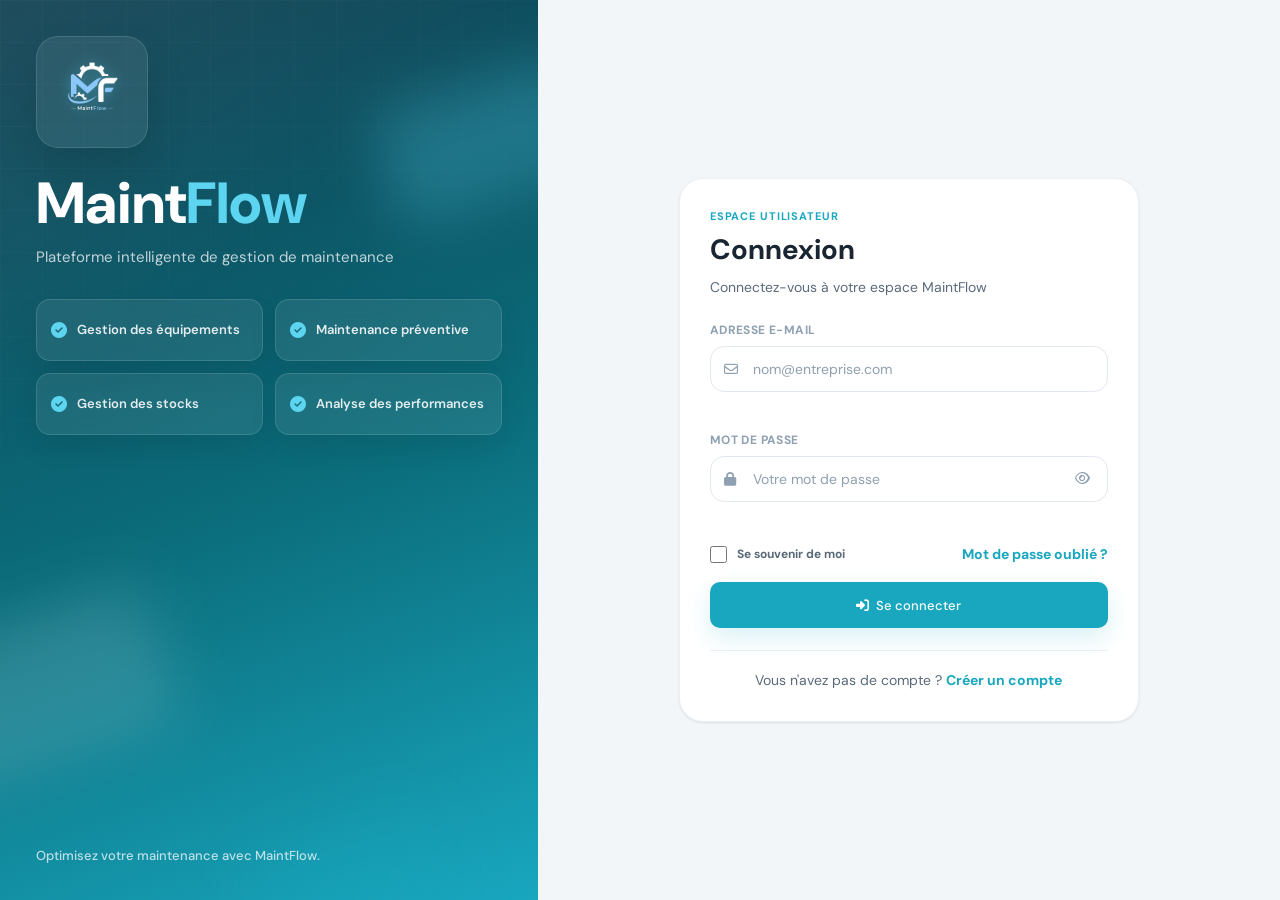
==== login.html @ 240dc157 "chouaib" ====
<!doctype html>
<html lang="fr">
  <head>
    <meta charset="UTF-8" />
    <meta name="viewport" content="width=device-width, initial-scale=1.0" />
    <title>MaintFlow - Connexion</title>
    <link rel="shortcut icon" href="icone.ico" type="image/x-icon" />
    <link rel="preconnect" href="https://fonts.googleapis.com" />
    <link
      href="https://fonts.googleapis.com/css2?family=DM+Sans:wght@300;400;500;600;700;800&family=DM+Mono:wght@400;500&display=swap"
      rel="stylesheet"
    />
    <link
      rel="stylesheet"
      href="https://cdnjs.cloudflare.com/ajax/libs/font-awesome/6.5.1/css/all.min.css"
    />
    <link rel="stylesheet" href="style.css" />
    <link rel="stylesheet" href="auth.css" />
  </head>
  <body class="auth-page">
    <main class="auth-layout" aria-label="Authentification MaintFlow">
      <aside class="auth-brand-panel" aria-label="Présentation MaintFlow">
        <div class="auth-blur-shape auth-blur-shape-one"></div>
        <div class="auth-blur-shape auth-blur-shape-two"></div>
        <div class="auth-blur-shape auth-blur-shape-three"></div>

        <div class="auth-brand-content">
          <a class="auth-logo" href="index.html" aria-label="MaintFlow accueil">
            <img src="white.png" alt="Logo MaintFlow" />
          </a>

          <div class="auth-brand-copy">
            <h1>Maint<span>Flow</span></h1>
            <p>Plateforme intelligente de gestion de maintenance</p>
          </div>

          <div class="auth-feature-grid" aria-label="Fonctionnalités MaintFlow">
            <div class="auth-feature-card">
              <i class="fa-solid fa-circle-check" aria-hidden="true"></i>
              <span>Gestion des équipements</span>
            </div>
            <div class="auth-feature-card">
              <i class="fa-solid fa-circle-check" aria-hidden="true"></i>
              <span>Maintenance préventive</span>
            </div>
            <div class="auth-feature-card">
              <i class="fa-solid fa-circle-check" aria-hidden="true"></i>
              <span>Gestion des stocks</span>
            </div>
            <div class="auth-feature-card">
              <i class="fa-solid fa-circle-check" aria-hidden="true"></i>
              <span>Analyse des performances</span>
            </div>
          </div>
        </div>

        <p class="auth-brand-footer">Optimisez votre maintenance avec MaintFlow.</p>
      </aside>

      <section class="auth-form-panel">
        <div class="auth-card" data-auth-card>
          <div class="auth-card-head">
            <div class="auth-kicker">Espace utilisateur</div>
            <h2>Connexion</h2>
            <p>Connectez-vous à votre espace MaintFlow</p>
          </div>

          <form class="auth-form" id="loginForm" novalidate>
            <div class="auth-field" data-field>
              <label for="loginEmail">Adresse e-mail</label>
              <div class="auth-input-wrap">
                <i class="fa-regular fa-envelope" aria-hidden="true"></i>
                <input
                  id="loginEmail"
                  name="email"
                  type="email"
                  placeholder="nom@entreprise.com"
                  autocomplete="email"
                  required
                />
              </div>
              <p class="auth-error" id="loginEmailError" aria-live="polite"></p>
            </div>

            <div class="auth-field" data-field>
              <label for="loginPassword">Mot de passe</label>
              <div class="auth-input-wrap">
                <i class="fa-solid fa-lock" aria-hidden="true"></i>
                <input
                  id="loginPassword"
                  name="password"
                  type="password"
                  placeholder="Votre mot de passe"
                  autocomplete="current-password"
                  required
                  minlength="8"
                />
                <button
                  class="auth-password-toggle"
                  type="button"
                  data-password-toggle
                  aria-label="Afficher le mot de passe"
                  aria-pressed="false"
                >
                  <i class="fa-regular fa-eye" aria-hidden="true"></i>
                </button>
              </div>
              <p class="auth-error" id="loginPasswordError" aria-live="polite"></p>
            </div>

            <div class="auth-form-row">
              <label class="auth-check" for="rememberMe">
                <input id="rememberMe" name="remember" type="checkbox" />
                <span>Se souvenir de moi</span>
              </label>
              <a class="auth-link" href="#" aria-label="Mot de passe oublié">
                Mot de passe oublié ?
              </a>
            </div>

            <div class="auth-status" role="status" aria-live="polite"></div>

            <button class="btn btn-primary auth-submit" type="submit">
              <i class="fa-solid fa-right-to-bracket" aria-hidden="true"></i>
              <span>Se connecter</span>
            </button>
          </form>

          <p class="auth-switch">
            Vous n'avez pas de compte ?
            <a class="auth-link" href="register.html">Créer un compte</a>
          </p>
        </div>
      </section>
    </main>

    <script src="auth.js"></script>
  </body>
</html>
---- style.css ----
*,
*::before,
*::after {
  box-sizing: border-box;
  margin: 0;
  padding: 0;
}

:root {
  --brand: #0d6e8a;
  --brand: #18a7bf;
  --brand-dark: #0f8fa0;
  --brand-deeper: #0b6c7a;
  --brand-rgb: 24, 167, 191;
  --brand-light: #e0f4fa;
  --brand-pale: #f0fafd;
  --sidebar-bg: #0d3d4f;
  --sidebar-text: #b8d8e2;
  --sidebar-active: #ffffff;
  --sidebar-hover: rgba(255, 255, 255, 0.07);
  --sidebar-active-bg: rgba(255, 255, 255, 0.12);
  --topbar-bg: #ffffff;
  --body-bg: #f3f6f8;
  --card-bg: #ffffff;
  --text-primary: #1a2533;
  --text-secondary: #5a6a7a;
  --text-muted: #8fa0b0;
  --border: #e2e8ef;
  --border-light: #edf1f5;
  --success: #16a34a;
  --success-bg: #dcfce7;
  --warning: #d97706;
  --warning-bg: #fef3c7;
  --danger: #dc2626;
  --danger-bg: #fee2e2;
  --info: #0d6e8a;
  --info-bg: #e0f4fa;
  --radius-sm: 6px;
  --radius-md: 10px;
  --radius-lg: 14px;
  --shadow-sm: 0 1px 3px rgba(0, 0, 0, 0.06), 0 1px 2px rgba(0, 0, 0, 0.04);
  --shadow-md: 0 4px 12px rgba(0, 0, 0, 0.07), 0 2px 6px rgba(0, 0, 0, 0.04);
  --transition: 0.22s cubic-bezier(0.4, 0, 0.2, 1);
  --sidebar-collapsed-w: 68px;
  --sidebar-expanded-w: 230px;
  --sidebar-w: var(--sidebar-collapsed-w);
}

body {
  font-family: "DM Sans", sans-serif;
  background: var(--body-bg);
  color: var(--text-primary);
  font-size: 14px;
  display: flex;
  height: 100vh;
  overflow: hidden;
}

/* ══════════════════════════════
   SIDEBAR
══════════════════════════════ */
.sidebar {
  width: var(--sidebar-collapsed-w);
  background: var(--sidebar-bg);
  display: flex;
  flex-direction: column;
  position: fixed;
  top: 0;
  left: 0;
  bottom: 0;
  z-index: 100;
  overflow: hidden;
  transition: width var(--transition);
  border-right: 1px solid rgba(255, 255, 255, 0.05);
}
.sidebar.expanded {
  width: var(--sidebar-expanded-w);
}

/* Logo */
.sidebar-logo {
  display: flex;
  align-items: center;
  gap: 2px;
  padding-top: 10px;
  border-bottom: 1px solid rgba(255, 255, 255, 0.07);
  flex-shrink: 0;
  overflow: hidden;
  min-height: 74px;
}
.sidebar-logo-img {
  width: 70px;
  height: 70px;
  object-fit: contain;
  flex-shrink: 0;
  filter: drop-shadow(0 0 5px rgba(93, 212, 240, 0.25));
}
.logo-text {
  font-size: 28px;
  font-weight: 800;
  color: #fff;
  letter-spacing: 0.2px;
  white-space: nowrap;
  opacity: 0;
  transform: translateX(-8px);
  transition:
    opacity var(--transition),
    transform var(--transition);
}
.logo-text span {
  color: #5dd4f0;
}
.sidebar.expanded .logo-text {
  opacity: 1;
  transform: translateX(0);
}

.sidebar-arrow {
  position: fixed;
  top: 25px;
  left: calc(var(--sidebar-collapsed-w) - 1px);
  width: 15px;
  height: 38px;
  border-radius: 0 999px 999px 0;
  border: none;
  display: flex;
  align-items: center;
  justify-content: center;
  cursor: pointer;
  font-size: 12px;
  z-index: 100;
  transition:
    left var(--transition),
    background var(--transition),
    color var(--transition),
    border-color var(--transition),
    box-shadow var(--transition),
    transform var(--transition);
  backdrop-filter: blur(10px);
  background: var(--sidebar-bg);
  color: #fff;
  box-shadow: none;
}
.sidebar-arrow:hover {
  color: #fff;
  border-color: rgba(255, 255, 255, 0.14);
}

.sidebar.expanded .sidebar-arrow {
  left: calc(var(--sidebar-expanded-w) - 15px);
  border-radius: 999px 0 0 999px;
  background: var(--body-bg);
  color: var(--brand-dark);
}
.sidebar.expanded .sidebar-arrow:hover {
  color: var(--brand);
}

#arrowIcon {
  transition: transform var(--transition);
  font-size: 16px;
}
.sidebar.expanded #arrowIcon {
  transform: rotate(180deg);
}
/* Nav */
.sidebar-nav {
  flex: 1;
  overflow-y: auto;
  overflow-x: hidden;
  padding: 8px 0 16px;
}
.sidebar-nav::-webkit-scrollbar {
  width: 0;
}

.nav-section-label {
  padding: 14px 0 4px 18px;
  font-size: 9.5px;
  font-weight: 700;
  letter-spacing: 1px;
  text-transform: uppercase;
  color: rgba(255, 255, 255, 0.25);
  white-space: nowrap;
  overflow: hidden;
  opacity: 0;
  transition:
    opacity var(--transition),
    height var(--transition);
}
.sidebar.expanded .nav-section-label {
  height: 30px;
  opacity: 1;
}

.nav-item {
  display: flex;
  align-items: center;
  justify-content: flex-start;
  gap: 10px;
  min-height: 40px;
  padding: 10px 14px;
  margin: 1px 8px;
  border-radius: var(--radius-md);
  color: var(--sidebar-text);
  text-decoration: none;
  cursor: pointer;
  position: relative;
  overflow: hidden;
  line-height: 1;
  transition:
    background var(--transition),
    color var(--transition),
    padding var(--transition);
}
.nav-item i {
  font-size: 15px;
  width: 20px;
  min-width: 20px;
  height: 20px;
  text-align: center;
  flex-shrink: 0;
  opacity: 0.8;
  display: inline-flex;
  align-items: center;
  justify-content: center;
  line-height: 1;
}
.nav-item:hover {
  background: var(--sidebar-hover);
  color: #fff;
}
.nav-item:hover i {
  opacity: 1;
}
.nav-item.active {
  background: var(--sidebar-active-bg);
  color: #fff;
  font-weight: 500;
}
.nav-item.active::before {
  content: "";
  position: absolute;
  left: 0;
  top: 6px;
  bottom: 6px;
  width: 3px;
  background: #5dd4f0;
  border-radius: 0 3px 3px 0;
}
.nav-item.active i {
  opacity: 1;
}

.nav-label {
  opacity: 0;
  transform: translateX(-6px);
  transition:
    opacity var(--transition),
    transform var(--transition);
  flex: 1;
  min-width: 0;
  line-height: 1;
}
.sidebar:not(.expanded) .nav-label,
.sidebar:not(.expanded) .nav-badge {
  width: 0;
  margin: 0;
  overflow: hidden;
  white-space: nowrap;
}
.sidebar.expanded .nav-label {
  opacity: 1;
  transform: translateX(0);
}

.nav-badge {
  background: var(--brand);
  color: #fff;
  font-size: 10px;
  font-weight: 600;
  padding: 1px 7px;
  border-radius: 20px;
  opacity: 0;
  transition: opacity var(--transition);
  flex-shrink: 0;
}
.sidebar.expanded .nav-badge {
  opacity: 1;
}

/* Tooltip quand sidebar collapsed */
.nav-item[data-tooltip]::after {
  content: attr(data-tooltip);
  position: absolute;
  left: calc(100% + 12px);
  top: 50%;
  transform: translateY(-50%);
  background: #1a2533;
  color: #fff;
  font-size: 12px;
  font-weight: 500;
  padding: 5px 10px;
  border-radius: var(--radius-sm);
  white-space: nowrap;
  pointer-events: none;
  opacity: 0;
  transition: opacity 0.15s ease;
  box-shadow: 0 4px 12px rgba(0, 0, 0, 0.2);
  z-index: 200;
}
.sidebar:not(.expanded) .nav-item:hover::after {
  opacity: 1;
}

/* ══════════════════════════════
   MAIN
══════════════════════════════ */
.main {
  margin-left: var(--sidebar-collapsed-w);
  flex: 1;
  display: flex;
  flex-direction: column;
  height: 100vh;
  overflow: hidden;
  transition: margin-left var(--transition);
}
.sidebar.expanded ~ .main {
  margin-left: var(--sidebar-expanded-w);
}

/* ══════════════════════════════
   TOPBAR
══════════════════════════════ */
.topbar {
  margin: 10px 24px 0;
  background: var(--topbar-bg);
  border: 1px solid var(--border);
  border-radius: 16px;
  padding: 0 24px;
  height: 68px;
  display: flex;
  align-items: center;
  gap: 16px;
  flex-shrink: 0;
  position: relative;
  z-index: 50;
}
.topbar-greeting {
  flex: 0 0 auto;
}
.greeting-main {
  font-size: 14.5px;
  font-weight: 500;
  color: var(--text-primary);
}
.greeting-sub {
  font-size: 12px;
  color: var(--text-muted);
}

.topbar-date {
  font-size: 13px;
  font-weight: 500;
  color: var(--brand);
  padding: 6px 14px;
  background: var(--brand-light);
  border-radius: 20px;
  white-space: nowrap;
}
.topbar-search {
  flex: 1;
  max-width: 340px;
  margin-left: auto;
  position: relative;
}
.topbar-search i {
  position: absolute;
  left: 12px;
  top: 50%;
  transform: translateY(-50%);
  color: var(--text-muted);
  font-size: 13px;
}
.topbar-search input {
  width: 100%;
  padding: 8px 14px 8px 36px;
  border: 1px solid var(--border);
  border-radius: 22px;
  font-size: 13px;
  font-family: "DM Sans", sans-serif;
  background: var(--body-bg);
  color: var(--text-primary);
  outline: none;
  transition:
    border-color 0.18s ease,
    background 0.18s ease;
}
.topbar-search input:focus {
  border-color: var(--brand);
  background: #fff;
}

/* Context menu for arborescence nodes */
.arbo-context-menu {
  position: fixed;
  z-index: 9999;
  font-family: inherit;
  font-size: 12px;
  color: var(--text-primary);
  background: var(--card-bg);
  border: 1px solid var(--border);
  box-shadow: 0 8px 20px rgba(16, 24, 40, 0.1);
  border-radius: 7px;
  padding: 4px;
  width: fit-content;
  min-width: 0;
  white-space: nowrap;
  transition:
    transform 0.12s ease,
    opacity 0.12s ease;
}

.arbo-context-item {
  appearance: none;
  -webkit-appearance: none;
  display: flex;
  align-items: center;
  justify-content: center;
  gap: 7px;
  width: 100%;
  min-width: 100%;
  min-height: 34px;
  padding: 7px 12px;
  border: none;
  border-radius: 6px;
  background: linear-gradient(180deg, var(--brand) 0%, var(--brand-dark) 100%);
  cursor: pointer;
  color: #fff;
  font-family: inherit;
  font-weight: 600;
  font-size: 12px;
  line-height: 1;
  text-align: center;
  white-space: nowrap;
  transition:
    background 0.18s ease,
    border-color 0.18s ease,
    color 0.18s ease,
    transform 0.12s ease,
    box-shadow 0.18s ease;
}

.arbo-context-item:hover,
.arbo-context-item:focus {
  background: linear-gradient(180deg, var(--brand) 0%, var(--brand-dark) 100%);
  border-color: rgba(255, 255, 255, 0.16);
  color: #fff;
  box-shadow: 0 4px 12px rgba(var(--brand-rgb), 0.18);
  outline: none;
  transform: translateY(-1px);
}

.arbo-context-item:focus-visible {
  box-shadow:
    0 0 0 3px rgba(var(--brand-rgb), 0.22),
    0 4px 12px rgba(var(--brand-rgb), 0.18);
}

.arbo-context-item i {
  margin: 0;
  opacity: 1;
  font-size: 12px;
  color: inherit;
}
.topbar-search input::placeholder {
  color: var(--text-muted);
}

.topbar-actions {
  display: flex;
  align-items: center;
  gap: 10px;
}
.dropdown-wrap {
  position: relative;
}
.icon-btn {
  width: 36px;
  height: 36px;
  border-radius: 50%;
  border: none;
  background: var(--brand-pale);
  display: flex;
  align-items: center;
  justify-content: center;
  cursor: pointer;
  color: var(--text-secondary);
  font-size: 14px;
  position: relative;
  transition:
    background 0.18s ease,
    border-color 0.18s ease;
}
.icon-btn,
.topbar-avatar {
  appearance: none;
  -webkit-appearance: none;
  font-family: inherit;
  padding: 0;
}
.icon-btn:hover {
  background: var(--brand-light);
  color: var(--brand-dark);
}
.notif-badge {
  position: absolute;
  top: 0;
  right: 0;
  transform: translate(35%, -35%);
  min-width: 16px;
  height: 16px;
  padding: 0 4px;
  background: var(--danger);
  color: #fff;
  border-radius: 999px;
  border: 1.5px solid #fff;
  display: inline-flex;
  align-items: center;
  justify-content: center;
  font-size: 10px;
  font-weight: 700;
  line-height: 1;
}
.topbar-avatar {
  width: 36px;
  height: 36px;
  border-radius: 50%;
  background: var(--brand);
  display: flex;
  align-items: center;
  justify-content: center;
  color: #fff;
  font-size: 13px;
  font-weight: 600;
  cursor: pointer;
  border: 2px solid var(--brand-light);
}
.dropdown-menu {
  position: absolute;
  top: calc(100% + 10px);
  right: 0;
  min-width: 240px;
  background: #fff;
  border: 1px solid var(--border);
  border-radius: 14px;
  box-shadow: 0 18px 36px rgba(15, 23, 42, 0.12);
  padding: 10px;
  z-index: 120;
  opacity: 0;
  visibility: hidden;
  transform: translateY(-8px);
  transition:
    opacity 0.18s ease,
    transform 0.18s ease,
    visibility 0.18s ease;
}
.dropdown-menu.open {
  opacity: 1;
  visibility: visible;
  transform: translateY(0);
}
.dropdown-menu-profile {
  min-width: 180px;
}
.dropdown-title {
  font-size: 12px;
  font-weight: 600;
  color: var(--text-primary);
  padding: 2px 8px 8px;
}
.dropdown-empty {
  font-size: 12.5px;
  color: var(--text-muted);
  padding: 10px 8px 6px;
}
.notif-list {
  display: flex;
  flex-direction: column;
  gap: 8px;
}
.notif-item {
  display: flex;
  align-items: flex-start;
  gap: 12px;
  padding: 10px 12px;
  border-radius: 12px;
  cursor: pointer;
  transition:
    background 0.18s ease,
    opacity 0.18s ease,
    transform 0.18s ease;
}
.notif-item:hover {
  transform: translateY(-1px);
}
.notif-item.unread {
  background: var(--brand-pale);
  border: 1px solid rgba(var(--brand-rgb), 0.12);
}
.notif-item.read {
  background: transparent;
  border: 1px solid transparent;
  opacity: 1;
}
.notif-icon {
  margin-top: 2px;
  width: 16px;
  text-align: center;
  flex-shrink: 0;
}
.notif-item.unread .notif-icon {
  color: var(--brand);
}
.notif-item.read .notif-icon {
  color: var(--text-muted);
}
.notif-content {
  flex: 1;
  min-width: 0;
}
.notif-text {
  font-size: 12.5px;
  font-weight: 600;
  color: var(--text-primary);
}
.notif-sub {
  font-size: 11.5px;
  color: var(--text-muted);
  margin-top: 2px;
}
.notif-time {
  font-size: 11px;
  color: var(--text-muted);
  white-space: nowrap;
}
.dropdown-item {
  width: 100%;
  border: none;
  background: transparent;
  color: var(--text-primary);
  text-align: left;
  display: flex;
  align-items: center;
  gap: 10px;
  padding: 10px 12px;
  border-radius: 10px;
  font-size: 13px;
  cursor: pointer;
  transition:
    background 0.18s ease,
    color 0.18s ease;
}
.dropdown-item i {
  width: 16px;
  text-align: center;
  flex-shrink: 0;
  color: var(--brand);
}
.dropdown-item:hover {
  background: var(--body-bg);
}
.dropdown-item:hover i {
  color: var(--brand-dark);
}
.dropdown-item.danger {
  color: var(--danger);
}
.dropdown-item.danger i {
  color: var(--danger);
}
.dropdown-item.danger:hover {
  background: var(--danger-bg);
}

/* ══════════════════════════════
   CONTENT
══════════════════════════════ */
.content {
  flex: 1;
  overflow-y: auto;
  padding: 20px 24px 40px;
  -webkit-mask-image: linear-gradient(to bottom, transparent 0px, black 24px);
  mask-image: linear-gradient(to bottom, transparent 0px, black 24px);
}

.page-shell {
  min-height: calc(100vh - 108px);
  display: flex;
  flex-direction: column;
  gap: 16px;
}

.page-actions {
  display: flex;
  align-items: center;
  gap: 10px;
  flex-wrap: wrap;
}

.page-header {
  display: flex;
  align-items: flex-end;
  justify-content: space-between;
  margin-bottom: 22px;
}
.page-title {
  font-size: 20px;
  font-weight: 600;
  color: var(--text-primary);
  letter-spacing: -0.3px;
}
.page-sub {
  font-size: 13px;
  color: var(--text-muted);
  margin-top: 2px;
}

.blank-page {
  flex: 1;
  display: grid;
  place-items: center;
  padding: 24px;
}

.organization-page {
  flex: 1;
  display: flex;
  flex-direction: column;
  gap: 18px;
}

.profile-page {
  gap: 18px;
}

.profile-hero-card {
  display: flex;
  align-items: center;
  gap: 18px;
  justify-content: space-between;
  padding: 22px 24px;
  border-radius: 22px;
  background:
    radial-gradient(
      circle at top right,
      rgba(var(--brand-rgb), 0.12),
      transparent 30%
    ),
    linear-gradient(180deg, #ffffff, #f7fbfd);
  border: 1px solid rgba(var(--brand-rgb), 0.12);
  box-shadow: 0 16px 40px rgba(13, 61, 79, 0.08);
}

.profile-avatar {
  width: 84px;
  height: 84px;
  border-radius: 24px;
  display: grid;
  place-items: center;
  background: linear-gradient(180deg, var(--brand) 0%, var(--brand-dark) 100%);
  color: #fff;
  font-size: 28px;
  font-weight: 700;
  letter-spacing: 0.08em;
  box-shadow: 0 16px 30px rgba(var(--brand-rgb), 0.2);
  flex-shrink: 0;
}

.profile-hero-copy {
  flex: 1;
  min-width: 0;
}

.profile-kicker {
  display: inline-flex;
  align-items: center;
  gap: 6px;
  margin-bottom: 6px;
  font-size: 11px;
  font-weight: 700;
  letter-spacing: 0.08em;
  text-transform: uppercase;
  color: var(--brand-dark);
}

.profile-hero-copy h2 {
  font-size: 24px;
  font-weight: 700;
  color: var(--text-primary);
  line-height: 1.2;
}

.profile-hero-copy p {
  margin-top: 6px;
  font-size: 13px;
  color: var(--text-secondary);
}

.profile-hero-meta {
  display: flex;
  flex-wrap: wrap;
  gap: 8px;
  margin-top: 14px;
}

.profile-hero-meta span {
  padding: 6px 10px;
  border-radius: 999px;
  background: var(--brand-pale);
  color: var(--brand-dark);
  font-size: 12px;
  font-weight: 500;
}

.profile-summary-grid {
  align-content: start;
}

.profile-dates-card strong + strong {
  margin-top: 8px;
}

.administration-page {
  gap: 18px;
}

.admin-users-intro {
  display: flex;
  flex-direction: column;
  gap: 14px;
}

.admin-users-kpi-grid {
  display: grid;
  grid-template-columns: repeat(4, minmax(0, 1fr));
  gap: 12px;
}

.admin-user-detail-modal {
  display: flex;
  flex-direction: column;
  gap: 16px;
}

.admin-user-detail-hero {
  display: flex;
  align-items: center;
  gap: 14px;
  padding: 16px;
  border-radius: 18px;
  background: linear-gradient(
    135deg,
    rgba(var(--brand-rgb), 0.08),
    rgba(255, 255, 255, 0.95)
  );
  border: 1px solid rgba(var(--brand-rgb), 0.12);
}

.admin-user-detail-avatar {
  width: 72px;
  height: 72px;
  border-radius: 22px;
}

.admin-user-detail-code {
  display: inline-flex;
  align-items: center;
  min-height: 28px;
  padding: 4px 10px;
  border-radius: 999px;
  background: var(--brand-pale);
  color: var(--brand-dark);
  font-size: 11.5px;
  font-weight: 700;
  margin-bottom: 8px;
}

.admin-user-detail-hero h4 {
  font-size: 20px;
  font-weight: 800;
  color: var(--text-primary);
}

.admin-user-detail-hero p {
  margin-top: 4px;
  color: var(--text-secondary);
}

.admin-hero-grid {
  display: grid;
  grid-template-columns: minmax(0, 1.2fr) minmax(340px, 0.8fr);
  gap: 16px;
  align-items: stretch;
}

.admin-hero-copy,
.admin-summary-card,
.administration-section,
.admin-settings-card,
.admin-role-card,
.admin-user-list-item {
  border: 1px solid var(--border-light);
  border-radius: 18px;
  background: linear-gradient(180deg, #ffffff, #fbfdfe);
  box-shadow: var(--shadow-sm);
}

.admin-hero-copy {
  padding: 18px 20px;
}

.admin-hero-copy h2 {
  margin-top: 10px;
  font-size: 28px;
  font-weight: 800;
  letter-spacing: -0.6px;
  color: var(--text-primary);
}

.admin-hero-copy p {
  margin-top: 10px;
  color: var(--text-secondary);
  line-height: 1.65;
  max-width: 900px;
}

.admin-summary-grid {
  display: grid;
  grid-template-columns: repeat(2, minmax(0, 1fr));
  gap: 12px;
}

.admin-roles-kpi-grid {
  grid-template-columns: repeat(4, minmax(0, 1fr));
}

.admin-roles-kpi-grid .admin-summary-card {
  padding: 14px 16px;
}

.admin-roles-kpi-grid .admin-summary-card strong {
  font-size: 22px;
  margin-top: 8px;
}

.admin-roles-kpi-grid .admin-summary-card small {
  font-size: 12px;
}

.admin-summary-card {
  position: relative;
  overflow: hidden;
  padding: 16px 18px;
}

.admin-summary-card::before {
  content: "";
  position: absolute;
  inset: 0 auto auto 0;
  width: 100%;
  height: 3px;
  background: linear-gradient(
    90deg,
    var(--brand),
    rgba(var(--brand-rgb), 0.22)
  );
}

.admin-summary-card span {
  display: block;
  font-size: 11px;
  font-weight: 700;
  letter-spacing: 0.7px;
  text-transform: uppercase;
  color: var(--text-muted);
}

.admin-summary-card strong {
  display: block;
  margin-top: 10px;
  font-size: 26px;
  font-weight: 800;
  color: var(--text-primary);
}

.admin-summary-card small {
  display: block;
  margin-top: 6px;
  color: var(--text-secondary);
  line-height: 1.45;
}

.administration-section {
  padding: 18px;
  display: flex;
  flex-direction: column;
  gap: 16px;
}

.administration-section-head {
  display: flex;
  align-items: flex-start;
  justify-content: space-between;
  gap: 12px;
  flex-wrap: wrap;
}

.administration-section-head h3 {
  margin-top: 6px;
  font-size: 18px;
  font-weight: 800;
  letter-spacing: -0.2px;
  color: var(--text-primary);
}

.administration-section-head p {
  margin-top: 6px;
  color: var(--text-secondary);
  line-height: 1.6;
  max-width: 840px;
}

.administration-tabs {
  margin-bottom: 2px;
}

.admin-form-shell {
  display: flex;
  flex-direction: column;
  gap: 16px;
}

.admin-user-card {
  display: flex;
  align-items: center;
  gap: 14px;
  padding: 16px;
  border-radius: 18px;
  background: linear-gradient(
    135deg,
    rgba(var(--brand-rgb), 0.08),
    rgba(255, 255, 255, 0.92)
  );
  border: 1px solid rgba(var(--brand-rgb), 0.12);
}

.admin-user-avatar {
  width: 68px;
  height: 68px;
  border-radius: 20px;
  display: grid;
  place-items: center;
  overflow: hidden;
  background: linear-gradient(135deg, var(--brand), var(--brand-dark));
  color: #fff;
  font-size: 18px;
  font-weight: 800;
  flex-shrink: 0;
}

.admin-user-avatar img {
  width: 100%;
  height: 100%;
  object-fit: cover;
}

.admin-user-meta strong {
  display: block;
  font-size: 16px;
  font-weight: 800;
  color: var(--text-primary);
}

.admin-user-meta p {
  margin-top: 4px;
  color: var(--text-secondary);
}

.admin-user-list {
  display: flex;
  flex-direction: column;
  gap: 12px;
}

.admin-user-list-item {
  display: grid;
  grid-template-columns: auto minmax(0, 1fr) auto;
  gap: 14px;
  padding: 16px;
  align-items: center;
}

.admin-user-list-avatar {
  width: 58px;
  height: 58px;
  border-radius: 18px;
  display: grid;
  place-items: center;
  overflow: hidden;
  background: linear-gradient(
    135deg,
    rgba(var(--brand-rgb), 0.2),
    rgba(var(--brand-rgb), 0.5)
  );
  color: var(--brand-deeper);
  font-weight: 800;
}

.admin-user-list-avatar img {
  width: 100%;
  height: 100%;
  object-fit: cover;
}

.admin-user-list-avatar.is-muted {
  filter: grayscale(0.55);
  opacity: 0.8;
}

.admin-user-list-main {
  min-width: 0;
}

.admin-user-list-head {
  display: flex;
  align-items: flex-start;
  justify-content: space-between;
  gap: 10px;
}

.admin-user-list-head strong {
  font-size: 15px;
  font-weight: 800;
  color: var(--text-primary);
}

.admin-user-list-head p {
  margin-top: 4px;
  color: var(--text-secondary);
}

.admin-user-tags {
  display: flex;
  flex-wrap: wrap;
  gap: 8px;
  margin-top: 12px;
}

.admin-user-tags span,
.admin-user-footnote span {
  display: inline-flex;
  align-items: center;
  min-height: 28px;
  padding: 4px 10px;
  border-radius: 999px;
  background: var(--brand-pale);
  color: var(--brand-dark);
  font-size: 11.5px;
  font-weight: 600;
}

.admin-user-footnote {
  display: flex;
  flex-wrap: wrap;
  gap: 8px;
  margin-top: 12px;
}

.admin-user-list-actions {
  display: flex;
  gap: 8px;
  flex-shrink: 0;
}

.admin-role-grid,
.admin-settings-columns {
  display: grid;
  grid-template-columns: repeat(2, minmax(0, 1fr));
  gap: 16px;
}

.admin-permission-table-wrap {
  overflow-x: auto;
}

.admin-permission-table {
  width: 100%;
  border-collapse: collapse;
  min-width: 760px;
}

.admin-permission-table thead th {
  text-align: left;
  padding: 12px 14px;
  border-bottom: 1px solid var(--border);
  font-size: 11px;
  font-weight: 800;
  letter-spacing: 0.7px;
  text-transform: uppercase;
  color: var(--text-muted);
  background: #fafcfd;
}

.admin-permission-table tbody td {
  padding: 12px 14px;
  border-bottom: 1px solid var(--border-light);
  color: var(--text-secondary);
}

.admin-permission-table tbody tr:hover {
  background: rgba(var(--brand-rgb), 0.03);
}

.admin-permission-table tbody td:first-child {
  font-weight: 700;
  color: var(--text-primary);
}

.admin-role-hero {
  display: flex;
  flex-direction: column;
  gap: 16px;
}

.admin-role-control {
  display: flex;
  flex-direction: column;
  gap: 8px;
  margin-bottom: 12px;
}

.admin-role-control label {
  font-size: 12px;
  font-weight: 800;
  letter-spacing: 0.04em;
  text-transform: uppercase;
  color: var(--text-muted);
}

.admin-role-select {
  min-height: 46px;
  padding-inline: 14px;
}

.admin-role-matrix-summary {
  display: grid;
  grid-template-columns: repeat(2, minmax(0, 1fr));
  gap: 12px;
  margin-bottom: 14px;
}

.admin-role-matrix-summary-item {
  padding: 12px 14px;
  border: 1px solid var(--border-light);
  border-radius: 14px;
  background: rgba(255, 255, 255, 0.8);
  display: flex;
  flex-direction: column;
  gap: 4px;
}

.admin-role-matrix-summary-item span {
  font-size: 11px;
  font-weight: 800;
  letter-spacing: 0.06em;
  text-transform: uppercase;
  color: var(--text-muted);
}

.admin-role-matrix-summary-item strong {
  color: var(--text-primary);
  font-size: 15px;
}

.admin-permission-table--interactive tbody td {
  text-align: center;
}

.admin-permission-table--interactive tbody td:first-child {
  text-align: left;
}

.admin-permission-toggle {
  width: 38px;
  height: 38px;
  border-radius: 12px;
  border: 1px solid var(--border);
  background: #fff;
  color: var(--text-muted);
  display: inline-flex;
  align-items: center;
  justify-content: center;
  transition:
    transform 0.2s ease,
    background-color 0.2s ease,
    border-color 0.2s ease,
    color 0.2s ease,
    box-shadow 0.2s ease;
}

.admin-permission-toggle i {
  font-size: 16px;
}

.admin-permission-toggle.is-on {
  background: rgba(var(--brand-rgb), 0.12);
  border-color: rgba(var(--brand-rgb), 0.24);
  color: var(--brand);
}

.admin-permission-toggle.is-off {
  background: #fff;
  color: var(--text-muted);
}

.admin-permission-toggle:hover:not(:disabled) {
  transform: translateY(-1px);
  border-color: rgba(var(--brand-rgb), 0.35);
  box-shadow: 0 8px 18px rgba(15, 23, 42, 0.08);
}

.admin-permission-toggle:focus-visible {
  outline: none;
  box-shadow: 0 0 0 3px rgba(var(--brand-rgb), 0.18);
}

.admin-permission-toggle:disabled,
.admin-permission-toggle.is-disabled {
  cursor: not-allowed;
  opacity: 0.45;
}

.admin-role-cards {
  display: grid;
  grid-template-columns: repeat(2, minmax(0, 1fr));
  gap: 12px;
}

.admin-role-card {
  padding: 16px;
  display: flex;
  flex-direction: column;
  gap: 10px;
}

.admin-role-card.locked {
  border-style: dashed;
}

.admin-role-card-head {
  display: flex;
  align-items: flex-start;
  justify-content: space-between;
  gap: 10px;
}

.admin-role-card-head strong {
  font-size: 15px;
  font-weight: 800;
  color: var(--text-primary);
}

.admin-role-card p {
  color: var(--text-secondary);
  line-height: 1.6;
}

.admin-settings-form {
  display: flex;
  flex-direction: column;
  gap: 16px;
}

.admin-settings-card {
  padding: 16px;
  display: flex;
  flex-direction: column;
  gap: 12px;
}

.admin-settings-card h4 {
  font-size: 16px;
  font-weight: 800;
  color: var(--text-primary);
}

.admin-toggle-list {
  display: flex;
  flex-direction: column;
  gap: 10px;
  color: var(--text-secondary);
}

.admin-toggle-list label {
  display: flex;
  align-items: center;
  gap: 10px;
  line-height: 1.45;
}

.admin-toggle-list input {
  width: 16px;
  height: 16px;
  accent-color: var(--brand);
}

.admin-log-filters {
  display: grid;
  grid-template-columns: repeat(5, minmax(0, 1fr));
  gap: 12px;
}

.admin-log-filters label {
  display: flex;
  flex-direction: column;
  gap: 8px;
  font-size: 12px;
  font-weight: 700;
  letter-spacing: 0.4px;
  text-transform: uppercase;
  color: var(--text-muted);
}

.admin-log-filters select,
.admin-log-filters input {
  width: 100%;
  border: 1px solid var(--border);
  border-radius: 14px;
  background: #fff;
  padding: 11px 12px;
  font-family: "DM Sans", sans-serif;
  font-size: 14px;
  color: var(--text-primary);
}

.admin-log-table {
  min-width: 980px;
}

.admin-log-detail {
  color: var(--text-secondary);
  line-height: 1.5;
}

.admin-log-before-after {
  display: flex;
  flex-wrap: wrap;
  gap: 8px;
  margin-top: 8px;
}

.admin-log-before-after span {
  display: inline-flex;
  align-items: center;
  padding: 4px 10px;
  border-radius: 999px;
  background: #f7fafc;
  color: var(--text-secondary);
  font-size: 11.5px;
}

.admin-empty-card {
  min-height: 260px;
}

.administration-page .field-group input[readonly] {
  background: #f7fafc;
}

.administration-page .field-group input[type="file"] {
  padding: 10px 12px;
}

.administration-page .btn.danger {
  color: var(--danger);
  border-color: rgba(220, 38, 38, 0.2);
}

.administration-page .btn.danger:hover {
  background: rgba(220, 38, 38, 0.06);
}

.organization-crud-page {
  gap: 20px;
}

.stock-page {
  gap: 18px;
}

.stock-page-shell {
  display: flex;
  flex-direction: column;
  gap: 18px;
}

.stock-list-stack {
  display: flex;
  flex-direction: column;
  gap: 18px;
}

.stock-kpi-grid {
  display: grid;
  grid-template-columns: repeat(4, minmax(0, 1fr));
  gap: 12px;
}

.stock-kpi-card {
  position: relative;
  overflow: hidden;
  border: 1px solid var(--border-light);
  border-radius: 18px;
  background: linear-gradient(180deg, #ffffff, #f8fbfd);
  padding: 16px 18px 18px;
  box-shadow: var(--shadow-sm);
}

.stock-kpi-card::before {
  content: "";
  position: absolute;
  inset: 0 auto auto 0;
  width: 100%;
  height: 3px;
  background: linear-gradient(
    90deg,
    var(--brand),
    rgba(var(--brand-rgb), 0.35)
  );
}

.stock-kpi-card.danger::before {
  background: linear-gradient(90deg, var(--danger), rgba(220, 38, 38, 0.35));
}

.stock-kpi-card span,
.stock-location-item span {
  display: block;
  font-size: 11px;
  font-weight: 700;
  letter-spacing: 0.5px;
  text-transform: uppercase;
  color: var(--text-muted);
}

.stock-summary-item span {
  display: block;
  margin-bottom: 6px;

  font-size: 13px;
  font-weight: 700;

  color: var(--brand-dark);

  letter-spacing: 0.2px;
  text-transform: none;
}
.stock-summary-item strong {
  display: block;

  font-size: 12px;
  font-weight: 500;

  color: #000;

  line-height: 1.4;
}
.stock-summary-item {
  padding: 6px 0;
}

.stock-summary-item strong {
  padding-left: 4px;
}

.stock-inventory-details-grid {
  display: grid;
  grid-template-columns: repeat(4, minmax(0, 1fr));
  gap: 12px;
  margin-bottom: 16px;
}

.stock-inventory-details-grid .stock-summary-item {
  min-width: 0;
  padding: 14px 16px;
  border: 1px solid var(--border-light);
  border-radius: 14px;
  background: linear-gradient(180deg, #ffffff, #f8fbfd);
}

.stock-inventory-details-grid .stock-summary-item strong {
  padding-left: 0;
  overflow-wrap: anywhere;
  font-size: 14px;
  font-weight: 700;
}

.stock-inventory-actions {
  display: flex;
  flex-wrap: wrap;
  gap: 8px;
  align-items: center;
}

.stock-kpi-card strong {
  display: block;
  margin-top: 8px;
  font-size: 24px;
  font-weight: 700;
  color: var(--text-primary);
}

.stock-kpi-card small {
  display: block;
  margin-top: 6px;
  color: var(--text-muted);
}

.stock-record-card {
  display: flex;
  align-items: flex-start;
  justify-content: space-between;
  gap: 16px;
  padding: 14px 0;
  border-bottom: 1px solid var(--border-light);
}

.stock-record-card:last-child {
  border-bottom: none;
}

.stock-record-list {
  display: flex;
  flex-direction: column;
}

.stock-record-main {
  min-width: 0;
  flex: 1;
}

.stock-record-head {
  display: flex;
  align-items: flex-start;
  justify-content: space-between;
  gap: 12px;
}

.stock-record-meta {
  display: flex;
  flex-wrap: wrap;
  gap: 8px;
  margin-top: 8px;
}

.stock-record-meta span {
  display: inline-flex;
  align-items: center;
  min-height: 28px;
  padding: 4px 10px;
  border-radius: 999px;
  background: var(--brand-pale);
  color: var(--brand-dark);
  font-size: 11.5px;
  font-weight: 600;
}

.stock-record-description {
  margin-top: 10px;
  color: var(--text-secondary);
  line-height: 1.55;
}

.stock-record-side {
  min-width: 210px;
  display: flex;
  flex-direction: column;
  align-items: flex-end;
  gap: 10px;
  text-align: right;
}

.stock-record-side small {
  color: var(--text-muted);
  line-height: 1.5;
}

.stock-movement-row {
  display: grid;
  grid-template-columns: minmax(0, 1.3fr) auto auto;
  gap: 14px;
  align-items: center;
  padding: 14px 16px;
  border: 1px solid var(--border-light);
  border-radius: 16px;
  background: linear-gradient(180deg, #ffffff, #f8fbfd);
}

.stock-movement-row + .stock-movement-row {
  margin-top: 10px;
}

.stock-movement-row-meta {
  display: flex;
  flex-direction: column;
  align-items: flex-start;
  gap: 6px;
}

.stock-detail-grid {
  display: grid;
  grid-template-columns: minmax(0, 1.25fr) minmax(240px, 0.75fr);
  gap: 18px;
  margin-bottom: 18px;
}

.stock-modal-notes,
.stock-print-notes {
  border: 1px solid var(--border-light);
  border-radius: 18px;
  background: var(--brand-pale);
  padding: 16px;
}

.stock-modal-notes strong,
.stock-print-notes strong {
  display: block;
  color: var(--brand-deeper);
  margin-bottom: 8px;
}

.stock-modal-notes p,
.stock-print-notes p {
  color: var(--text-secondary);
  line-height: 1.6;
}

.stock-modal-panel {
  width: min(980px, calc(100vw - 32px));
  max-height: calc(100vh - 32px);
  overflow: auto;
}

.stock-print-body {
  background:
    radial-gradient(
      circle at top left,
      rgba(var(--brand-rgb), 0.12),
      transparent 28%
    ),
    #eef3f6;
  color: var(--text-primary);
  font-family: "DM Sans", sans-serif;
  padding: 24px;
}

.stock-print-sheet {
  max-width: 920px;
  margin: 0 auto;
  background: #ffffff;
  border-radius: 24px;
  padding: 28px;
  box-shadow: 0 20px 60px rgba(15, 23, 42, 0.12);
}

.stock-print-head {
  display: flex;
  align-items: flex-start;
  justify-content: space-between;
  gap: 16px;
  margin-bottom: 22px;
}

.stock-print-kicker {
  font-size: 11px;
  font-weight: 700;
  letter-spacing: 1px;
  text-transform: uppercase;
  color: var(--brand);
  margin-bottom: 8px;
}

.stock-print-head h1 {
  font-size: 28px;
  line-height: 1.1;
  color: var(--text-primary);
}

.stock-print-head p {
  margin-top: 8px;
  color: var(--text-secondary);
}

.stock-print-meta {
  white-space: nowrap;
  font-size: 12px;
  font-weight: 700;
  color: var(--brand-deeper);
  background: var(--brand-pale);
  border-radius: 999px;
  padding: 8px 12px;
}

.stock-print-notes {
  margin-top: 20px;
}

.stock-count-wrap {
  overflow: auto;
  background: #ffffff;
}

.stock-count-wrap table {
  width: 100%;
  min-width: 980px;
  border-collapse: collapse;
}

.stock-count-wrap th,
.stock-count-wrap td {
  padding: 12px 10px;
  vertical-align: top;
}

.stock-count-wrap thead th {
  position: sticky;
  top: 0;
  z-index: 1;
  background: #f8fbfd;
  border-bottom: 1px solid var(--border-light);
  color: var(--text-secondary);
  font-size: 11px;
  font-weight: 700;
  letter-spacing: 0.5px;
  text-transform: uppercase;
}

.stock-count-wrap tbody tr {
  border-bottom: 1px solid var(--border-light);
}

.stock-count-wrap tbody tr:hover {
  background: #fbfdff;
}

.stock-inline-input {
  width: 100%;
  min-width: 90px;
  border: 1px solid var(--border);
  border-radius: 10px;
  background: #fff;
  padding: 8px 10px;
  font-family: "DM Sans", sans-serif;
  font-size: 12.5px;
  color: var(--text-primary);
}

.stock-inline-text {
  min-width: 220px;
}

.stock-page .table-wrap {
  border-radius: 16px;
}

.stock-page .btn:disabled {
  opacity: 0.5;
}

.stock-hero-body {
  display: flex;
  align-items: flex-start;
  justify-content: space-between;
  gap: 18px;
}

.stock-hero h2 {
  font-size: 28px;
  font-weight: 700;
  letter-spacing: -0.5px;
  color: var(--text-primary);
}

.stock-hero p {
  margin-top: 8px;
  color: var(--text-secondary);
  line-height: 1.6;
  max-width: 760px;
}

.stock-hero-badges {
  display: flex;
  flex-wrap: wrap;
  gap: 10px;
  justify-content: flex-end;
}

.stock-tabs {
  margin-bottom: 2px;
}

.stock-layout {
  display: grid;
  grid-template-columns: minmax(0, 1.5fr) minmax(300px, 0.8fr);
  gap: 18px;
  align-items: start;
}

.stock-stack {
  display: flex;
  flex-direction: column;
  gap: 18px;
}

.stock-side {
  display: flex;
  flex-direction: column;
  gap: 18px;
}

/* Interventions page */
.interventions-page .interventions-kpi-grid {
  margin-bottom: 18px;
}

.interventions-page .intervention-history-toolbar {
  display: flex;
  align-items: flex-start;
  justify-content: space-between;
  gap: 14px;
  flex-wrap: wrap;
}

.interventions-page .intervention-history-actions {
  display: flex;
  flex-wrap: wrap;
  gap: 10px;
}

.interventions-page .intervention-history-list {
  display: flex;
  flex-direction: column;
  gap: 10px;
  margin-top: 14px;
}

.interventions-page .intervention-history-row {
  display: flex;
  align-items: flex-start;
  justify-content: space-between;
  gap: 16px;
  padding: 12px 14px;
  border: 1px solid var(--border-light);
  border-radius: 14px;
  background: linear-gradient(180deg, #ffffff, #f9fbfd);
}

.interventions-page .intervention-history-title {
  font-size: 13px;
  font-weight: 700;
  color: var(--text-primary);
}

.interventions-page .intervention-history-sub {
  margin-top: 4px;
  font-size: 12px;
  color: var(--text-secondary);
  line-height: 1.5;
}

.interventions-page .intervention-history-date {
  flex-shrink: 0;
  white-space: nowrap;
  font-size: 12px;
  color: var(--text-muted);
}

.interventions-page .interventions-modal-panel {
  width: min(1120px, 100%);
}

.interventions-page .interventions-form-grid {
  grid-template-columns: repeat(2, minmax(0, 1fr));
}

.interventions-page .interventions-form-grid .field-group-wide {
  grid-column: 1 / -1;
}
.interventions-page .tab-pane.active {
  display: block;
}
.interventions-page .form-grid {
  display: grid;
  grid-template-columns: repeat(3, 1fr);
  gap: 10px;
}
.interventions-page .form-grid label {
  display: block;
  font-size: 13px;
}
.interventions-page input,
.interventions-page select,
.interventions-page textarea {
  width: 100%;
  padding: 8px 10px;
  border: 1px solid var(--border);
  border-radius: 8px;
}
.interventions-page .btn {
  background: var(--brand);
  color: #fff;
  border: none;
  padding: 8px 12px;
  border-radius: 8px;
  cursor: pointer;
}
.interventions-page .btn.small {
  padding: 6px 8px;
  font-size: 13px;
}

.org-section-intro {
  display: flex;
  align-items: flex-start;
  justify-content: space-between;
  gap: 18px;
  padding: 2px 2px 0;
}

.org-section-kicker {
  font-size: 12px;
  font-weight: 700;
  letter-spacing: 1px;
  text-transform: uppercase;
  color: var(--brand);
  margin-bottom: 8px;
}

.planning-page .org-section-title {
  font-size: 26px;
  line-height: 1.18;
  font-weight: 700;
  letter-spacing: -0.4px;
  color: var(--text-primary);
}

.org-section-intro h2 {
  font-size: 26px;
  font-weight: 700;
  letter-spacing: -0.4px;
  color: var(--text-primary);
}

.org-section-intro p {
  margin-top: 8px;
  color: var(--text-secondary);
  line-height: 1.6;
  max-width: 760px;
}

.org-section-pills {
  display: flex;
  flex-wrap: wrap;
  gap: 10px;
  align-items: center;
  justify-content: flex-end;
}

.org-summary-grid {
  display: grid;
  grid-template-columns: repeat(3, minmax(0, 1fr));
  gap: 14px;
}

.org-summary-card {
  background: linear-gradient(180deg, #ffffff, #f8fbfd);
  border: 1px solid var(--border-light);
  border-radius: 18px;
  padding: 18px 20px;
  box-shadow: var(--shadow-sm);
}

.org-summary-label {
  font-size: 12px;
  font-weight: 700;
  letter-spacing: 0.4px;
  text-transform: uppercase;
  color: var(--text-muted);
}

.org-summary-value {
  margin-top: 10px;
  font-size: 28px;
  font-weight: 700;
  letter-spacing: -0.5px;
  color: var(--text-primary);
}

.org-summary-note {
  margin-top: 6px;
  font-size: 12px;
  color: var(--text-secondary);
  line-height: 1.5;
}

.org-list-card table td:last-child,
.org-list-card table th:last-child {
  width: 140px;
}

.org-person-cell {
  display: flex;
  flex-direction: column;
  gap: 2px;
}

.org-person-cell span {
  font-weight: 600;
  color: var(--text-primary);
}

.org-person-cell small {
  font-size: 11.5px;
  color: var(--text-muted);
}

.org-row-actions {
  display: inline-flex;
  align-items: center;
  gap: 8px;
}

.org-icon-btn,
.org-modal-close,
.org-filter-pill {
  appearance: none;
  -webkit-appearance: none;
  font-family: inherit;
}

.org-icon-btn {
  width: 34px;
  height: 34px;
  border-radius: 10px;
  border: 1px solid var(--border);
  background: #fff;
  color: var(--text-secondary);
  display: inline-flex;
  align-items: center;
  justify-content: center;
  cursor: pointer;
  transition:
    background 0.18s ease,
    border-color 0.18s ease,
    color 0.18s ease,
    transform 0.18s ease;
}

.org-icon-btn[data-org-action="details"] {
  background: var(--info-bg);
  border-color: rgba(var(--brand-rgb), 0.16);
  color: var(--info);
}

.org-icon-btn[data-org-action="edit"] {
  background: var(--warning-bg);
  border-color: rgba(217, 119, 6, 0.16);
  color: var(--warning);
}

.org-icon-btn[data-org-action="delete"] {
  background: var(--danger-bg);
  border-color: rgba(220, 38, 38, 0.16);
  color: var(--danger);
}

.org-icon-btn:hover {
  transform: translateY(-1px);
  border-color: var(--brand-light);
  color: var(--brand);
}

.org-icon-btn[data-org-action="details"]:hover {
  background: #d7f1f9;
  border-color: rgba(var(--brand-rgb), 0.24);
  color: var(--brand-dark);
}

.org-icon-btn[data-org-action="edit"]:hover {
  background: #fde68a;
  border-color: rgba(217, 119, 6, 0.28);
  color: #8a5a00;
}

.org-icon-btn[data-org-action="delete"]:hover {
  background: #fecaca;
  border-color: rgba(220, 38, 38, 0.3);
  color: #991b1b;
}

.org-icon-btn.danger:hover {
  border-color: rgba(220, 38, 38, 0.22);
  color: var(--danger);
  background: var(--danger-bg);
}

.org-filter-pill {
  border: 1px solid var(--border);
  background: #fff;
  color: var(--text-secondary);
  padding: 9px 14px;
  border-radius: 999px;
  font-size: 12.5px;
  font-weight: 600;
  cursor: pointer;
  transition:
    background 0.18s ease,
    color 0.18s ease,
    border-color 0.18s ease,
    transform 0.18s ease,
    box-shadow 0.18s ease;
}

.org-filter-pill:hover {
  transform: translateY(-1px);
  border-color: var(--brand-light);
  color: var(--brand-dark);
}

.org-filter-pill.active {
  background: var(--brand);
  border-color: var(--brand);
  color: #fff;
  box-shadow: 0 10px 24px rgba(var(--brand-rgb), 0.18);
}

.org-empty-card--list {
  min-height: 300px;
}

.org-modal {
  position: fixed;
  inset: 0;
  display: flex;
  align-items: center;
  justify-content: center;
  padding: 28px;
  background: rgba(13, 23, 42, 0.46);
  backdrop-filter: blur(6px);
  opacity: 0;
  visibility: hidden;
  pointer-events: none;
  z-index: 5000;
  transition:
    opacity 0.2s ease,
    visibility 0.2s ease;
}

.org-modal.open {
  opacity: 1;
  visibility: visible;
  pointer-events: auto;
}

.org-modal-panel {
  width: min(980px, 100%);
  max-height: min(88vh, 920px);
  overflow: auto;
  scrollbar-width: none;
  -ms-overflow-style: none;
  background: linear-gradient(180deg, #ffffff, #f8fbfd);
  border: 1px solid rgba(255, 255, 255, 0.75);
  border-radius: 26px;
  box-shadow: 0 24px 60px rgba(15, 23, 42, 0.28);
  padding: 24px;
}

.org-modal-panel::-webkit-scrollbar {
  width: 0;
  height: 0;
}

.org-modal-head {
  display: flex;
  align-items: flex-start;
  justify-content: space-between;
  gap: 16px;
  margin-bottom: 18px;
}

.org-modal-kicker {
  font-size: 11px;
  font-weight: 700;
  letter-spacing: 1px;
  text-transform: uppercase;
  color: var(--brand);
}

.org-modal-head h3 {
  margin-top: 6px;
  font-size: 22px;
  font-weight: 700;
  color: var(--text-primary);
}

.org-modal-head p {
  margin-top: 6px;
  color: var(--text-secondary);
  line-height: 1.5;
}

.org-modal-close {
  width: 38px;
  height: 38px;
  border-radius: 50%;
  border: 1px solid var(--border);
  background: #fff;
  color: var(--text-secondary);
  cursor: pointer;
  display: inline-flex;
  align-items: center;
  justify-content: center;
  flex-shrink: 0;
  transition:
    background 0.18s ease,
    border-color 0.18s ease,
    color 0.18s ease,
    transform 0.18s ease;
}

.org-modal-close:hover {
  transform: translateY(-1px);
  border-color: var(--danger);
  color: var(--danger);
  background: var(--danger-bg);
}

.org-form {
  display: flex;
  flex-direction: column;
  gap: 18px;
}

.org-form-grid {
  display: grid;
  grid-template-columns: repeat(2, minmax(0, 1fr));
  gap: 16px;
}

.org-form-grid .field-group-wide {
  grid-column: 1 / -1;
}

.field-group textarea,
.field-group select {
  width: 100%;
  border: 1px solid var(--border);
  border-radius: 14px;
  background: #fff;
  padding: 12px 14px;
  font-family: "DM Sans", sans-serif;
  font-size: 14px;
  color: var(--text-primary);
  transition:
    border-color var(--transition),
    box-shadow var(--transition),
    background var(--transition);
}

.field-group textarea {
  resize: vertical;
  min-height: 108px;
}

.field-group textarea:focus,
.field-group select:focus {
  outline: none;
  border-color: var(--brand);
  box-shadow: 0 0 0 3px rgba(var(--brand-rgb), 0.12);
}

.field-group select[multiple] {
  min-height: 150px;
  padding: 10px 12px;
}

.field-group textarea:disabled,
.field-group select:disabled,
.field-group input:disabled {
  background: #f7fafc;
  color: var(--text-secondary);
  cursor: not-allowed;
}

.org-field-hint {
  margin-top: 6px;
  font-size: 11.5px;
  color: var(--text-muted);
  line-height: 1.5;
}

.org-modal-actions {
  display: flex;
  align-items: center;
  justify-content: flex-end;
  gap: 10px;
  flex-wrap: wrap;
  padding-top: 4px;
}

.equipment-form-sections {
  display: flex;
  flex-direction: column;
  gap: 16px;
}

.equipment-section-card {
  border: 1px solid var(--border-light);
  border-radius: 20px;
  background: #fff;
  padding: 18px;
  box-shadow: var(--shadow-sm);
  display: flex;
  flex-direction: column;
  gap: 14px;
}

.equipment-section-head h4 {
  margin-top: 6px;
  font-size: 18px;
  font-weight: 700;
  letter-spacing: -0.2px;
  color: var(--text-primary);
}

.equipment-section-head p {
  margin-top: 6px;
  color: var(--text-secondary);
  line-height: 1.6;
}

.equipment-section-kicker {
  font-size: 11px;
  font-weight: 700;
  letter-spacing: 1px;
  text-transform: uppercase;
  color: var(--brand);
}

.equipment-upload-grid {
  display: grid;
  grid-template-columns: repeat(2, minmax(0, 1fr));
  gap: 16px;
}

.equipment-attachments-grid {
  display: grid;
  grid-template-columns: repeat(2, minmax(0, 1fr));
  gap: 12px;
}

.equipment-asset-card {
  border: 1px solid var(--border-light);
  border-radius: 16px;
  background: linear-gradient(180deg, #ffffff, #f9fbfd);
  padding: 14px;
  display: flex;
  flex-direction: column;
  gap: 12px;
}

.equipment-asset-title {
  font-size: 13px;
  font-weight: 700;
  color: var(--text-primary);
}

.equipment-photo-grid {
  display: grid;
  grid-template-columns: repeat(2, minmax(0, 1fr));
  gap: 10px;
}

.equipment-photo-card {
  position: relative;
  border: 1px solid var(--border);
  border-radius: 14px;
  overflow: hidden;
  background: #fff;
}

.equipment-photo-card img {
  display: block;
  width: 100%;
  height: 110px;
  object-fit: cover;
}

.equipment-photo-card figcaption {
  padding: 8px 10px;
  font-size: 11.5px;
  color: var(--text-secondary);
  line-height: 1.4;
}

.equipment-doc-item {
  position: relative;
  display: inline-flex;
}

.equipment-attachment-remove {
  position: absolute;
  top: 8px;
  right: 8px;
  z-index: 1;
  width: 28px;
  height: 28px;
  display: inline-flex;
  align-items: center;
  justify-content: center;
  border: 0;
  border-radius: 999px;
  background: rgba(16, 24, 40, 0.88);
  color: #fff;
  box-shadow: var(--shadow-sm);
  cursor: pointer;
  transition:
    transform 0.18s ease,
    background 0.18s ease,
    color 0.18s ease;
}

.equipment-attachment-remove:hover {
  transform: translateY(-1px);
  background: #c53030;
}

.equipment-doc-list {
  display: flex;
  flex-wrap: wrap;
  gap: 10px;
}

.equipment-doc-chip {
  display: inline-flex;
  align-items: center;
  gap: 8px;
  padding: 10px 12px;
  border-radius: 999px;
  border: 1px solid var(--border);
  background: var(--body-bg);
  color: var(--text-primary);
  text-decoration: none;
  font-size: 12px;
  font-weight: 600;
  transition:
    transform 0.18s ease,
    background 0.18s ease,
    border-color 0.18s ease,
    color 0.18s ease;
}

.equipment-doc-chip:hover {
  transform: translateY(-1px);
  border-color: var(--brand-light);
  background: var(--brand-pale);
  color: var(--brand-dark);
}

.equipment-empty-assets {
  padding: 12px 14px;
  border-radius: 14px;
  border: 1px dashed var(--border);
  background: #fafcff;
  color: var(--text-muted);
  font-size: 12.5px;
  line-height: 1.5;
}

.equipment-detail-layout {
  display: grid;
  grid-template-columns: minmax(260px, 0.9fr) minmax(320px, 1.1fr);
  gap: 14px;
  align-items: stretch;
}

.equipment-detail-media {
  display: flex;
  flex-direction: column;
  gap: 10px;
}

.equipment-detail-image {
  border: 1px solid var(--border-light);
  border-radius: 22px;
  background: linear-gradient(180deg, #f8fbfd, #eef7fb);
  overflow: hidden;
  height: 350px;
  box-shadow: var(--shadow-sm);
}

.equipment-detail-image img {
  display: block;
  width: 100%;
  height: 100%;
  object-fit: cover;
  object-position: center;
  background: linear-gradient(180deg, #f8fbfd, #eef7fb);
}

.equipment-detail-placeholder {
  min-height: 350px;
  display: flex;
  flex-direction: column;
  align-items: center;
  justify-content: center;
  gap: 10px;
  color: var(--text-muted);
  font-size: 13px;
}

.equipment-detail-placeholder i {
  font-size: 42px;
  color: var(--brand);
}

.equipment-detail-media-note {
  display: flex;
  flex-direction: column;
  gap: 8px;
}

.equipment-detail-list {
  display: flex;
  flex-direction: column;
  justify-content: space-between;
  gap: 10px;
  flex: 1;
}

.equipment-detail-row {
  display: flex;
  align-items: baseline;
  justify-content: space-between;
  gap: 12px;
  padding: 6px 0;
  border-bottom: 1px solid rgba(226, 232, 239, 0.7);
}

.equipment-detail-row:last-child {
  border-bottom: none;
}

.equipment-detail-row span {
  font-size: 11px;
  font-weight: 700;
  letter-spacing: 0.5px;
  text-transform: uppercase;
  color: var(--text-muted);
  min-width: 108px;
}

.equipment-detail-row strong {
  font-size: 13px;
  color: var(--text-primary);
  text-align: right;
  line-height: 1.45;
  word-break: break-word;
}

.org-detail-grid {
  display: grid;
  grid-template-columns: repeat(2, minmax(0, 1fr));
  gap: 14px;
}

.org-detail-item {
  border: 1px solid var(--border-light);
  border-radius: 16px;
  background: #fff;
  padding: 14px 16px;
}

.org-detail-item span {
  display: block;
  font-size: 11px;
  font-weight: 700;
  letter-spacing: 0.5px;
  text-transform: uppercase;
  color: var(--text-muted);
  margin-bottom: 8px;
}

.org-detail-item strong {
  display: block;
  font-size: 14px;
  line-height: 1.6;
  color: var(--text-primary);
  word-break: break-word;
}

.org-detail-item--full {
  grid-column: 1 / -1;
}

.enterprise-card {
  width: 100%;
  border: 1px solid rgba(var(--brand-rgb), 0.12);
  border-radius: 24px;
  background: linear-gradient(180deg, #ffffff, #f7fbfd);
  box-shadow: 0 16px 40px rgba(13, 61, 79, 0.08);
  padding: 26px;
}

.enterprise-header {
  display: flex;
  align-items: flex-start;
  justify-content: space-between;
  gap: 16px;
  margin-bottom: 22px;
}

.enterprise-kicker {
  font-size: 12px;
  font-weight: 700;
  letter-spacing: 1px;
  text-transform: uppercase;
  color: var(--brand);
  margin-bottom: 6px;
}

.enterprise-header h2 {
  font-size: 24px;
  font-weight: 700;
  letter-spacing: -0.4px;
  color: var(--text-primary);
}

.enterprise-header p {
  margin-top: 8px;
  max-width: 640px;
  color: var(--text-secondary);
  line-height: 1.6;
}

.enterprise-state {
  display: inline-flex;
  align-items: center;
  gap: 8px;
  padding: 10px 14px;
  border-radius: 999px;
  font-size: 12px;
  font-weight: 600;
  white-space: nowrap;
}

.enterprise-state.locked {
  background: var(--brand-pale);
  color: var(--brand-dark);
}

.enterprise-state.edit {
  background: var(--warning-bg);
  color: #8a5a00;
}

.enterprise-grid {
  display: grid;
  grid-template-columns: 260px 1fr;
  gap: 22px;
  align-items: start;
}

.enterprise-logo-block {
  background: #fff;
  border: 1px solid var(--border-light);
  border-radius: 20px;
  padding: 18px;
  display: flex;
  flex-direction: column;
  gap: 14px;
}

.enterprise-logo {
  width: 100%;
  min-height: 220px;
  border-radius: 18px;
  background: linear-gradient(180deg, #f4fbfe, #eaf6fb);
  display: grid;
  place-items: center;
  overflow: hidden;
  color: var(--brand);
  font-size: 54px;
}

.enterprise-logo img {
  width: 100%;
  height: 100%;
  object-fit: contain;
  padding: 18px;
}

.enterprise-logo-actions {
  display: flex;
  flex-direction: column;
  gap: 10px;
}

.enterprise-logo-actions input[type="file"] {
  display: none;
}

.enterprise-hint {
  font-size: 12px;
  color: var(--text-muted);
  line-height: 1.5;
}

.enterprise-form {
  background: #fff;
  border: 1px solid var(--border-light);
  border-radius: 20px;
  padding: 18px;
  display: grid;
  grid-template-columns: repeat(2, minmax(0, 1fr));
  gap: 16px;
}

.field-group {
  display: flex;
  flex-direction: column;
  gap: 8px;
}

.org-history-filters {
  display: flex;
  flex-wrap: wrap;
  gap: 16px;
  align-items: flex-end;
  justify-content: space-between;
}

.org-history-filters .org-filters {
  display: grid;
  grid-template-columns: repeat(auto-fit, minmax(220px, 1fr));
  gap: 16px;
  width: 100%;
}

.org-history-filters > button[data-int-history-clear] {
  white-space: nowrap;
  margin-top: 12px;
}

.field-group label {
  font-size: 12px;
  font-weight: 700;
  letter-spacing: 0.4px;
  text-transform: uppercase;
  color: var(--text-muted);
}

.field-group input {
  width: 100%;
  border: 1px solid var(--border);
  border-radius: 14px;
  background: #fff;
  padding: 12px 14px;
  font-family: "DM Sans", sans-serif;
  font-size: 14px;
  color: var(--text-primary);
  transition:
    border-color var(--transition),
    box-shadow var(--transition),
    background var(--transition);
}

.field-group input:focus {
  outline: none;
  border-color: var(--brand);
  box-shadow: 0 0 0 3px rgba(var(--brand-rgb), 0.12);
}

.field-group input:disabled {
  background: #f7fafc;
  color: var(--text-secondary);
  cursor: not-allowed;
}

.is-disabled {
  opacity: 0.55;
  pointer-events: none;
}

.organization-page .btn:disabled {
  opacity: 0.5;
  cursor: not-allowed;
}

@media (max-width: 980px) {
  .stock-inventory-details-grid {
    grid-template-columns: repeat(2, minmax(0, 1fr));
  }

  .enterprise-grid {
    grid-template-columns: 1fr;
  }

  .enterprise-form {
    grid-template-columns: 1fr;
  }

  .org-section-intro,
  .org-modal-head {
    flex-direction: column;
  }

  .org-summary-grid,
  .org-form-grid,
  .org-detail-grid {
    grid-template-columns: 1fr;
  }

  .org-section-pills {
    justify-content: flex-start;
  }

  .org-modal {
    padding: 16px;
  }

  .org-modal-panel {
    padding: 18px;
    border-radius: 22px;
  }

  .equipment-upload-grid,
  .equipment-attachments-grid,
  .equipment-photo-grid {
    grid-template-columns: 1fr;
  }

  .equipment-detail-layout {
    grid-template-columns: 1fr;
  }

  .equipment-detail-image,
  .equipment-detail-placeholder {
    height: 280px;
  }

  .equipment-detail-row {
    align-items: flex-start;
    flex-direction: column;
  }

  .equipment-detail-row strong {
    text-align: left;
  }

  .org-list-card td,
  .org-list-card th {
    white-space: nowrap;
  }

  .arbo-card-body {
    padding: 14px;
  }

  .arbo-children {
    margin-left: 18px;
    padding-left: 10px;
  }

  .stock-hero-body {
    flex-direction: column;
  }

  .stock-hero-badges {
    justify-content: flex-start;
  }

  .stock-layout,
  .stock-movements-grid,
  .stock-filter-grid {
    grid-template-columns: 1fr;
  }

  .stock-stat-grid,
  .stock-summary-grid {
    grid-template-columns: 1fr;
  }

  .stock-inline-text {
    min-width: 180px;
  }

  .stock-toast {
    right: 14px;
    left: 14px;
    bottom: 14px;
    max-width: none;
  }

  .arbo-note {
    display: none;
  }
}

.org-tabs {
  display: flex;
  flex-wrap: wrap;
  gap: 10px;
}

.org-tab {
  border: 1px solid var(--border);
  background: #fff;
  color: var(--text-secondary);
  border-radius: 999px;
  padding: 10px 16px;
  font-size: 13px;
  font-weight: 500;
  cursor: pointer;
  transition:
    background var(--transition),
    color var(--transition),
    border-color var(--transition),
    box-shadow var(--transition),
    transform var(--transition);
}

.org-tab:hover {
  border-color: var(--brand-light);
  color: var(--brand-dark);
  box-shadow: 0 10px 24px rgba(var(--brand-rgb), 0.08);
  transform: translateY(-1px);
}

.org-tab.active {
  background: var(--brand);
  border-color: var(--brand);
  color: #fff;
  box-shadow: 0 10px 24px rgba(var(--brand-rgb), 0.18);
}

.org-empty-card {
  width: 100%;
  min-height: 360px;
  border: 1px dashed rgba(var(--brand-rgb), 0.22);
  border-radius: 24px;
  background:
    linear-gradient(
      180deg,
      rgba(255, 255, 255, 0.92),
      rgba(240, 250, 253, 0.9)
    ),
    var(--card-bg);
  box-shadow: 0 16px 40px rgba(13, 61, 79, 0.08);
  display: flex;
  flex-direction: column;
  align-items: center;
  justify-content: center;
  text-align: center;
  padding: 34px 28px;
}

.org-empty-card h2 {
  font-size: 24px;
  font-weight: 700;
  color: var(--text-primary);
  letter-spacing: -0.3px;
}

.org-empty-card p {
  margin-top: 10px;
  font-size: 14px;
  line-height: 1.6;
  color: var(--text-secondary);
  max-width: 420px;
}

.planning-page {
  gap: 18px;
}

.planning-kpi-grid {
  display: grid;
  grid-template-columns: repeat(4, minmax(0, 1fr));
  gap: 14px;
}

.planning-kpi-card {
  background: linear-gradient(180deg, #ffffff, #f8fbfd);
  border: 1px solid var(--border-light);
  border-radius: 18px;
  padding: 16px 18px;
  box-shadow: var(--shadow-sm);
}

.planning-kpi-card strong {
  display: block;
  font-size: 26px;
  line-height: 1.1;
  color: var(--text-primary);
}

.planning-kpi-card span {
  display: block;
  margin-top: 6px;
  color: var(--text-secondary);
  font-size: 13px;
}

.planning-list-shell {
  width: 100%;
}

.planning-plan-list {
  display: flex;
  flex-direction: column;
  gap: 12px;
}

.planning-plan-row {
  display: flex;
  align-items: center;
  justify-content: space-between;
  gap: 16px;
  padding: 14px 16px;
  border: 1px solid var(--border-light);
  border-radius: 16px;
  background: linear-gradient(180deg, #ffffff, #f8fbfd);
}

.planning-plan-main {
  min-width: 0;
}

.planning-plan-title {
  font-size: 14px;
  font-weight: 600;
  color: var(--text-primary);
}

.planning-plan-meta {
  display: flex;
  flex-wrap: wrap;
  gap: 8px;
  margin-top: 8px;
}

.planning-plan-meta span {
  padding: 4px 9px;
  border-radius: 999px;
  background: var(--body-bg);
  color: var(--text-secondary);
  font-size: 11px;
}

.planning-plan-side {
  display: flex;
  align-items: center;
  gap: 12px;
  flex-shrink: 0;
}

.planning-calendar-shell {
  display: grid;
  grid-template-columns: minmax(0, 1.45fr) minmax(300px, 0.75fr);
  gap: 18px;
  align-items: start;
}

.planning-calendar-header {
  gap: 12px;
  flex-wrap: wrap;
}

.planning-calendar-nav {
  display: flex;
  flex-wrap: wrap;
  gap: 8px;
}

.planning-weekdays,
.planning-calendar-gridview {
  display: grid;
  grid-template-columns: repeat(7, minmax(0, 1fr));
  gap: 10px;
}

.planning-weekdays {
  padding: 14px 20px 0;
  color: var(--text-muted);
  font-size: 11px;
  font-weight: 700;
  text-transform: uppercase;
  letter-spacing: 0.08em;
}

.planning-calendar-gridview {
  padding: 14px 20px 20px;
}

.planning-day {
  min-height: 118px;
  border: 1px solid var(--border-light);
  border-radius: 14px;
  background: #fff;
  padding: 10px;
  text-align: left;
  color: var(--text-primary);
  cursor: pointer;
  transition:
    transform var(--transition),
    box-shadow var(--transition),
    border-color var(--transition);
}

.planning-day:hover {
  transform: translateY(-1px);
  box-shadow: 0 12px 24px rgba(13, 61, 79, 0.08);
  border-color: var(--brand-light);
}

.planning-day.out-month {
  opacity: 0.45;
}

.planning-day.selected {
  border-color: var(--brand);
  box-shadow: 0 0 0 2px rgba(var(--brand-rgb), 0.12);
}

.planning-day.has-events {
  background: linear-gradient(180deg, #ffffff, #f4fbfd);
}

.planning-day-number {
  display: inline-flex;
  width: 28px;
  height: 28px;
  align-items: center;
  justify-content: center;
  border-radius: 999px;
  background: var(--body-bg);
  font-weight: 700;
  margin-bottom: 8px;
}

.planning-day-events {
  display: flex;
  flex-direction: column;
  gap: 6px;
}

.planning-chip {
  display: inline-flex;
  align-items: center;
  padding: 5px 8px;
  border-radius: 999px;
  background: var(--brand-light);
  color: var(--brand-dark);
  font-size: 11px;
  line-height: 1.1;
}

.planning-calendar-shell .card,
.planning-list-shell,
.planning-counter-layout .card {
  overflow: hidden;
}

.planning-counter-layout {
  display: grid;
  grid-template-columns: minmax(0, 1.15fr) minmax(320px, 0.85fr);
  gap: 18px;
  align-items: start;
}

.planning-counter-list {
  display: flex;
  flex-direction: column;
  gap: 14px;
}

.planning-modal-form {
  display: grid;
  grid-template-columns: repeat(2, minmax(0, 1fr));
  gap: 14px;
}

.planning-modal-form .field-group-wide {
  grid-column: 1 / -1;
}

.planning-modal-stack {
  display: grid;
  gap: 12px;
  margin-bottom: 18px;
}

.planning-modal-stack strong {
  display: block;
  margin-bottom: 6px;
  font-size: 12px;
  text-transform: uppercase;
  letter-spacing: 0.08em;
  color: var(--text-muted);
}

.planning-modal-stack p {
  white-space: pre-line;
  color: var(--text-secondary);
  line-height: 1.5;
}

.planning-dashboard-grid,
.planning-calendar-grid {
  display: grid;
  grid-template-columns: minmax(0, 1.2fr) minmax(320px, 0.9fr);
  gap: 18px;
  align-items: start;
}

.planning-list-column,
.planning-side-column {
  display: flex;
  flex-direction: column;
  gap: 16px;
}

.planning-plan-card,
.planning-counter-card,
.planning-calendar-item,
.planning-reading-item {
  display: flex;
  flex-direction: column;
  gap: 12px;
}

.planning-inline-tags,
.planning-stack,
.planning-view-switches {
  display: flex;
  flex-wrap: wrap;
  gap: 8px;
}

.planning-inline-tags {
  margin-top: 8px;
}

.planning-subgrid {
  display: grid;
  grid-template-columns: minmax(0, 1.1fr) minmax(260px, 0.9fr);
  gap: 16px;
  padding-top: 8px;
}

.card-mini-title {
  font-size: 11px;
  font-weight: 700;
  text-transform: uppercase;
  letter-spacing: 0.08em;
  color: var(--text-muted);
  margin-bottom: 8px;
}

.planning-numbered-list {
  margin: 0;
  padding-left: 18px;
  color: var(--text-secondary);
  line-height: 1.6;
}

.planning-numbered-list li + li {
  margin-top: 8px;
}

.planning-flow-box {
  border: 1px solid var(--border-light);
  border-radius: 14px;
  background: linear-gradient(180deg, #ffffff, #f8fbfc);
  padding: 14px 16px;
  box-shadow: var(--shadow-sm);
}

.planning-flow-box + .planning-flow-box {
  margin-top: 12px;
}

.planning-flow-box strong {
  display: block;
  margin-bottom: 6px;
  color: var(--text-primary);
}

.planning-flow-box p {
  color: var(--text-secondary);
  line-height: 1.55;
}

.planning-calendar-toolbar {
  display: flex;
  align-items: center;
  justify-content: space-between;
  gap: 14px;
  flex-wrap: wrap;
}

.planning-form-footer {
  display: flex;
  justify-content: flex-end;
}

@media (max-width: 1120px) {
  .planning-kpi-grid,
  .planning-dashboard-grid,
  .planning-calendar-grid,
  .planning-calendar-shell,
  .planning-counter-layout,
  .planning-subgrid {
    grid-template-columns: 1fr;
  }

  .planning-plan-row {
    flex-direction: column;
    align-items: flex-start;
  }

  .planning-plan-side {
    width: 100%;
    justify-content: space-between;
  }

  .planning-modal-form {
    grid-template-columns: 1fr;
  }
}

.arborescence-page {
  gap: 0;
}

.arbo-card {
  width: 100%;
  border: 1px solid var(--border-light);
  border-radius: 20px;
  background: linear-gradient(180deg, #ffffff, #f7fbfd);
  box-shadow: var(--shadow-sm);
  overflow: hidden;
}

.arbo-card-head {
  padding: 16px 20px;
  border-bottom: 1px solid var(--border-light);
  display: flex;
  align-items: center;
  justify-content: space-between;
  gap: 12px;
  flex-wrap: wrap;
}

.arbo-card-body {
  padding: 18px 20px 24px;
  overflow-x: auto;
}

.arbo-tree-root,
.arbo-children {
  list-style: none;
  margin: 0;
  padding: 0;
}

.arbo-node-item {
  position: relative;
}

.arbo-children {
  margin-left: 24px;
  padding-left: 14px;
  border-left: 1px dashed rgba(var(--brand-rgb), 0.28);
}

.arbo-node-toggle {
  width: 100%;
  border: none;
  background: transparent;
  color: var(--text-primary);
  display: flex;
  align-items: center;
  gap: 10px;
  text-align: left;
  padding: 8px 10px;
  border-radius: 10px;
  cursor: pointer;
  transition:
    background 0.18s ease,
    color 0.18s ease;
}

.arbo-node-toggle:hover {
  background: var(--brand-pale);
  color: var(--brand-dark);
}

.arbo-node-toggle:disabled,
.arbo-node-toggle.is-leaf {
  cursor: default;
}

.arbo-node-toggle:disabled:hover,
.arbo-node-toggle.is-leaf:hover {
  background: transparent;
  color: var(--text-primary);
}

.arbo-chevron {
  width: 14px;
  min-width: 14px;
  font-size: 14px;
  font-weight: 700;
  color: var(--brand);
  transition: transform 0.18s ease;
}

.arbo-node-toggle.open .arbo-chevron {
  transform: rotate(90deg);
}

.arbo-node-toggle.is-leaf .arbo-chevron {
  opacity: 0.24;
}

.arbo-node-toggle i {
  width: 18px;
  min-width: 18px;
  text-align: center;
  color: var(--brand-dark);
}

.arbo-label {
  font-size: 13px;
  font-weight: 600;
  line-height: 1.5;
}

.arbo-note {
  margin-left: auto;
  font-size: 11.5px;
  color: var(--text-muted);
  font-weight: 500;
  background: rgba(var(--brand-rgb), 0.08);
  border: 1px solid rgba(var(--brand-rgb), 0.12);
  border-radius: 999px;
  padding: 4px 10px;
  line-height: 1.3;
}

.dashboard-page {
  flex: 1;
  display: flex;
  flex-direction: column;
  gap: 22px;
}
.blank-card {
  width: min(100%, 540px);
  min-height: 260px;
  border: 1px dashed rgba(var(--brand-rgb), 0.25);
  border-radius: 24px;
  background:
    linear-gradient(
      180deg,
      rgba(255, 255, 255, 0.9),
      rgba(240, 250, 253, 0.88)
    ),
    var(--card-bg);
  box-shadow: 0 16px 40px rgba(13, 61, 79, 0.08);
  display: flex;
  flex-direction: column;
  align-items: center;
  justify-content: center;
  text-align: center;
  padding: 34px 28px;
}
.blank-badge {
  width: 58px;
  height: 58px;
  border-radius: 18px;
  display: grid;
  place-items: center;
  background: var(--brand-light);
  color: var(--brand);
  font-size: 22px;
  margin-bottom: 18px;
}
.blank-card h2 {
  font-size: 24px;
  font-weight: 700;
  color: var(--text-primary);
  letter-spacing: -0.3px;
}
.blank-card p {
  margin-top: 10px;
  font-size: 14px;
  line-height: 1.6;
  color: var(--text-secondary);
  max-width: 420px;
}
.blank-note {
  margin-top: 18px;
  display: inline-flex;
  align-items: center;
  padding: 8px 12px;
  border-radius: 999px;
  background: var(--brand-pale);
  color: var(--brand-dark);
  font-size: 12px;
  font-weight: 500;
}

.muted {
  color: var(--text-muted);
}

.btn {
  display: inline-flex;
  align-items: center;
  gap: 7px;
  padding: 8px 18px;
  border-radius: var(--radius-md);
  font-size: 13px;
  font-weight: 500;
  font-family: "DM Sans", sans-serif;
  cursor: pointer;
  transition: all 0.18s ease;
  border: none;
}
.btn-primary {
  background: var(--brand);
  color: #fff;
}
.btn-primary:hover {
  background: var(--brand-dark);
}
.btn-outline {
  background: #fff;
  color: var(--text-secondary);
  border: 1px solid var(--border);
}
.btn-outline:hover {
  border-color: var(--brand);
  color: var(--brand);
}

/* KPI */
.kpi-grid {
  display: grid;
  grid-template-columns: repeat(4, 1fr);
  gap: 16px;
  margin-bottom: 22px;
}
.kpi-card {
  background: var(--card-bg);
  border-radius: var(--radius-lg);
  border: 1px solid var(--border-light);
  padding: 18px 20px;
  box-shadow: var(--shadow-sm);
  display: flex;
  flex-direction: column;
  gap: 12px;
}
.kpi-header {
  display: flex;
  align-items: center;
  justify-content: space-between;
}
.kpi-label {
  font-size: 12px;
  font-weight: 500;
  color: var(--text-muted);
  text-transform: uppercase;
  letter-spacing: 0.5px;
}
.kpi-icon {
  width: 34px;
  height: 34px;
  border-radius: var(--radius-sm);
  display: flex;
  align-items: center;
  justify-content: center;
  font-size: 14px;
}
.kpi-icon.blue {
  background: var(--info-bg);
  color: var(--info);
}
.kpi-icon.green {
  background: var(--success-bg);
  color: var(--success);
}
.kpi-icon.orange {
  background: var(--warning-bg);
  color: var(--warning);
}
.kpi-icon.red {
  background: var(--danger-bg);
  color: var(--danger);
}
.kpi-value {
  font-size: 28px;
  font-weight: 600;
  letter-spacing: -0.5px;
  color: var(--text-primary);
  line-height: 1;
}
.kpi-footer {
  display: flex;
  align-items: center;
  gap: 6px;
  font-size: 12px;
  color: var(--text-muted);
}
.kpi-trend {
  display: flex;
  align-items: center;
  gap: 3px;
  font-weight: 500;
  font-size: 12px;
  padding: 2px 7px;
  border-radius: 20px;
}
.kpi-trend.up {
  color: var(--success);
  background: var(--success-bg);
}
.kpi-trend.down {
  color: var(--danger);
  background: var(--danger-bg);
}
.kpi-trend.flat {
  color: var(--warning);
  background: var(--warning-bg);
}

/* Grids */
.grid-2 {
  display: grid;
  grid-template-columns: 1fr 1fr;
  gap: 16px;
  margin-bottom: 22px;
}
.grid-3-1 {
  display: grid;
  grid-template-columns: 2fr 1fr;
  gap: 16px;
  margin-bottom: 22px;
}

/* Card */
.card {
  background: var(--card-bg);
  border-radius: var(--radius-lg);
  border: 1px solid var(--border-light);
  box-shadow: var(--shadow-sm);
  overflow: hidden;
}
.card-head {
  padding: 16px 20px;
  border-bottom: 1px solid var(--border-light);
  display: flex;
  align-items: center;
  justify-content: space-between;
}
.card-title {
  font-size: 14px;
  font-weight: 600;
  color: var(--text-primary);
  display: flex;
  align-items: center;
  gap: 8px;
}
.card-title i {
  color: var(--brand);
}
.card-body {
  padding: 18px 20px;
}

/* Table */
.table-wrap {
  overflow-x: auto;
}
table {
  width: 100%;
  border-collapse: collapse;
  font-size: 13px;
}
thead th {
  text-align: left;
  padding: 10px 16px;
  background: var(--body-bg);
  color: var(--text-muted);
  font-size: 11px;
  font-weight: 600;
  text-transform: uppercase;
  letter-spacing: 0.5px;
  border-bottom: 1px solid var(--border);
}
tbody tr {
  border-bottom: 1px solid var(--border-light);
  transition: background 0.18s ease;
}
tbody tr:hover {
  background: var(--body-bg);
}
tbody tr:last-child {
  border-bottom: none;
}
td {
  padding: 11px 16px;
  color: var(--text-primary);
}
td.muted {
  color: var(--text-muted);
}

/* Badges */
.status-badge {
  display: inline-flex;
  align-items: center;
  gap: 5px;
  padding: 3px 10px;
  border-radius: 20px;
  font-size: 11.5px;
  font-weight: 500;
}
.status-badge::before {
  content: "";
  width: 6px;
  height: 6px;
  border-radius: 50%;
  flex-shrink: 0;
}
.badge-success {
  background: var(--success-bg);
  color: var(--success);
}
.badge-success::before {
  background: var(--success);
}
.badge-warning {
  background: var(--warning-bg);
  color: var(--warning);
}
.badge-warning::before {
  background: var(--warning);
}
.badge-danger {
  background: var(--danger-bg);
  color: var(--danger);
}
.badge-danger::before {
  background: var(--danger);
}
.badge-info {
  background: var(--info-bg);
  color: var(--info);
}
.badge-info::before {
  background: var(--info);
}
.badge-gray {
  background: #f1f5f9;
  color: #64748b;
}
.badge-gray::before {
  background: #94a3b8;
}

.priority-tag {
  font-size: 11px;
  padding: 2px 8px;
  border-radius: var(--radius-sm);
  font-weight: 600;
  letter-spacing: 0.3px;
}
.p-high {
  background: #fee2e2;
  color: #b91c1c;
}
.p-medium {
  background: #fef3c7;
  color: #92400e;
}
.p-low {
  background: #dcfce7;
  color: #15803d;
}

/* Progress */
.progress-row {
  display: flex;
  flex-direction: column;
  gap: 5px;
  margin-bottom: 14px;
}
.progress-label {
  display: flex;
  justify-content: space-between;
  font-size: 12.5px;
}
.progress-label span:first-child {
  color: var(--text-secondary);
  font-weight: 500;
}
.progress-label span:last-child {
  color: var(--text-muted);
}
.progress-bar {
  height: 6px;
  background: var(--border-light);
  border-radius: 10px;
  overflow: hidden;
}
.progress-fill {
  height: 100%;
  border-radius: 10px;
  transition: width 0.6s ease;
}
.fill-brand {
  background: var(--brand);
}
.fill-success {
  background: var(--success);
}
.fill-warning {
  background: var(--warning);
}
.fill-danger {
  background: var(--danger);
}

/* Mini chart compatibility */
.sparkline {
  display: flex;
  align-items: flex-end;
  gap: 3px;
  height: 40px;
}
.spark-bar {
  flex: 1;
  background: var(--brand-light);
  border-radius: 3px 3px 0 0;
  transition: background var(--transition);
}
.spark-bar.active {
  background: var(--brand);
}
.spark-bar:hover {
  background: var(--brand-dark);
}

/* Timeline */
.timeline {
  list-style: none;
  position: relative;
}
.timeline::before {
  content: "";
  position: absolute;
  left: 15px;
  top: 4px;
  bottom: 4px;
  width: 1px;
  background: var(--border);
}
.tl-item {
  display: flex;
  gap: 14px;
  padding: 0 0 16px;
  position: relative;
}
.tl-dot {
  width: 30px;
  height: 30px;
  border-radius: 50%;
  display: flex;
  align-items: center;
  justify-content: center;
  font-size: 12px;
  flex-shrink: 0;
  position: relative;
  z-index: 1;
}
.tl-content {
  flex: 1;
}
.tl-title {
  font-size: 13px;
  font-weight: 500;
  color: var(--text-primary);
}
.tl-meta {
  font-size: 11.5px;
  color: var(--text-muted);
  margin-top: 2px;
}

/* Equipment */
.eq-grid {
  display: grid;
  grid-template-columns: repeat(3, 1fr);
  gap: 12px;
  padding: 18px 20px;
}
.eq-card {
  border: 1px solid var(--border-light);
  border-radius: var(--radius-md);
  padding: 14px;
  display: flex;
  flex-direction: column;
  gap: 8px;
  transition:
    border-color 0.18s ease,
    box-shadow 0.18s ease;
}
.eq-card:hover {
  border-color: var(--brand);
  box-shadow: 0 0 0 3px var(--brand-light);
}
.eq-icon {
  width: 36px;
  height: 36px;
  background: var(--body-bg);
  border-radius: var(--radius-sm);
  display: flex;
  align-items: center;
  justify-content: center;
  color: var(--brand);
  font-size: 16px;
}
.eq-name {
  font-size: 13px;
  font-weight: 600;
  color: var(--text-primary);
}

/* Fournisseurs */
.suppliers-page {
  display: grid;
  grid-template-columns: minmax(260px, 320px) minmax(0, 1fr);
  gap: 18px;
  align-items: start;
}
.suppliers-sidebar,
.supplier-details {
  background: linear-gradient(180deg, #ffffff, #f8fbfd);
  border: 1px solid var(--border-light);
  border-radius: 20px;
  box-shadow: var(--shadow-sm);
}
.suppliers-sidebar {
  padding: 16px;
}
.suppliers-list {
  display: flex;
  flex-direction: column;
  gap: 12px;
}
.supplier-card {
  padding: 14px;
  border-radius: 16px;
  background: #fff;
  border: 1px solid var(--border-light);
  display: flex;
  flex-direction: column;
  gap: 8px;
  cursor: pointer;
  transition:
    transform 0.18s ease,
    border-color 0.18s ease,
    box-shadow 0.18s ease;
}
.supplier-card:hover {
  transform: translateY(-1px);
  border-color: rgba(var(--brand-rgb), 0.16);
  box-shadow: 0 12px 24px rgba(13, 61, 79, 0.08);
}
.supplier-card.active {
  border-color: var(--brand);
  box-shadow: 0 0 0 3px rgba(var(--brand-rgb), 0.1);
}
.supplier-card .meta {
  display: flex;
  justify-content: space-between;
  align-items: center;
  gap: 8px;
}
.supplier-card .num {
  font-weight: 800;
  color: var(--brand-deeper);
}
.supplier-card .name {
  font-weight: 700;
  color: var(--text-primary);
  line-height: 1.35;
}
.supplier-card .sub,
.supplier-card .status {
  font-size: 12px;
  color: var(--text-secondary);
}
.supplier-card .status {
  padding: 4px 8px;
  border-radius: 999px;
  background: var(--brand-pale);
  color: var(--brand-dark);
  white-space: nowrap;
}
.supplier-details {
  padding: 18px;
  min-height: 520px;
}
.supplier-hero {
  display: flex;
  align-items: flex-start;
  justify-content: space-between;
  gap: 18px;
  margin-bottom: 18px;
}
.supplier-hero h2 {
  font-size: 24px;
  font-weight: 800;
  letter-spacing: -0.4px;
  color: var(--text-primary);
}
.supplier-hero p {
  margin-top: 8px;
  color: var(--text-secondary);
  line-height: 1.55;
  max-width: 760px;
}
.supplier-badges {
  display: flex;
  flex-wrap: wrap;
  gap: 8px;
  justify-content: flex-end;
}
.supplier-badge {
  display: inline-flex;
  align-items: center;
  gap: 8px;
  padding: 8px 12px;
  border-radius: 999px;
  background: var(--brand-pale);
  color: var(--brand-dark);
  font-size: 12px;
  font-weight: 700;
}
.supplier-tabs {
  display: flex;
  flex-wrap: wrap;
  gap: 8px;
  margin-bottom: 14px;
}
.supplier-tab {
  appearance: none;
  border: 1px solid var(--border);
  background: #fff;
  color: var(--text-secondary);
  padding: 9px 14px;
  border-radius: 999px;
  cursor: pointer;
  font-family: inherit;
  font-size: 13px;
  font-weight: 600;
  transition:
    background 0.18s ease,
    color 0.18s ease,
    border-color 0.18s ease,
    box-shadow 0.18s ease,
    transform 0.18s ease;
}
.supplier-tab:hover {
  transform: translateY(-1px);
  border-color: var(--brand-light);
  color: var(--brand-dark);
}
.supplier-tab.active {
  background: var(--brand);
  border-color: var(--brand);
  color: #fff;
  box-shadow: 0 10px 24px rgba(var(--brand-rgb), 0.16);
}
.kpi-grid-suppliers {
  display: grid;
  grid-template-columns: repeat(3, minmax(0, 1fr));
  gap: 12px;
  margin-bottom: 16px;
}
.kpi-card-suppliers {
  padding: 14px;
  border-radius: 16px;
  background: #fff;
  border: 1px solid var(--border-light);
}
.kpi-card-suppliers small {
  display: block;
  font-size: 11px;
  font-weight: 700;
  letter-spacing: 0.5px;
  text-transform: uppercase;
  color: var(--text-muted);
}
.kpi-card-suppliers strong {
  display: block;
  margin-top: 8px;
  font-size: 24px;
  font-weight: 800;
  color: var(--text-primary);
}
.supplier-panel {
  border: 1px solid var(--border-light);
  border-radius: 18px;
  background: #fff;
  padding: 16px;
}
.supplier-section-title {
  display: flex;
  align-items: center;
  justify-content: space-between;
  gap: 10px;
  margin-bottom: 14px;
}
.supplier-section-title h3 {
  font-size: 16px;
  font-weight: 800;
  color: var(--text-primary);
}
.supplier-section-title p {
  margin-top: 4px;
  color: var(--text-secondary);
  line-height: 1.5;
}
.supplier-form-row {
  display: grid;
  grid-template-columns: repeat(2, minmax(0, 1fr));
  gap: 12px;
  margin-bottom: 12px;
}
.supplier-form-row .full {
  grid-column: 1 / -1;
}
.supplier-details input,
.supplier-details select,
.supplier-details textarea {
  width: 100%;
  padding: 11px 12px;
  border: 1px solid var(--border);
  border-radius: 12px;
  background: #fff;
  font-family: inherit;
  font-size: 13.5px;
  color: var(--text-primary);
  outline: none;
  transition:
    border-color 0.18s ease,
    box-shadow 0.18s ease,
    background 0.18s ease;
}
.supplier-details input:focus,
.supplier-details select:focus,
.supplier-details textarea:focus {
  border-color: var(--brand);
  box-shadow: 0 0 0 3px rgba(var(--brand-rgb), 0.12);
}
.supplier-details textarea {
  min-height: 100px;
  resize: vertical;
}
.supplier-details label {
  display: block;
  font-size: 11px;
  font-weight: 800;
  letter-spacing: 0.6px;
  text-transform: uppercase;
  color: var(--text-muted);
  margin-bottom: 6px;
}
.supplier-empty {
  padding: 24px;
  border-radius: 16px;
  border: 1px dashed rgba(var(--brand-rgb), 0.24);
  background: linear-gradient(180deg, #ffffff, #f5fbfd);
  color: var(--text-secondary);
  line-height: 1.6;
}
.supplier-chip-row {
  display: flex;
  flex-wrap: wrap;
  gap: 8px;
}
.supplier-chip {
  display: inline-flex;
  align-items: center;
  padding: 6px 10px;
  border-radius: 999px;
  background: var(--brand-pale);
  color: var(--brand-dark);
  font-size: 12px;
  font-weight: 700;
}
.eq-loc {
  font-size: 11px;
  color: var(--text-muted);
}
.eq-status {
  margin-top: 2px;
}
.health-bar {
  height: 4px;
  background: var(--border-light);
  border-radius: 10px;
  overflow: hidden;
  margin-top: 6px;
}
.health-fill {
  height: 100%;
  border-radius: 10px;
}

/* Fournisseurs module */
.supplier-module {
  display: flex;
  flex-direction: column;
  gap: 16px;
}
.supplier-module-hero {
  display: flex;
  align-items: flex-start;
  justify-content: space-between;
  gap: 16px;
  flex-wrap: wrap;
}
.supplier-module-hero h2 {
  font-size: 24px;
  font-weight: 800;
  letter-spacing: -0.4px;
  color: var(--text-primary);
}
.supplier-module-hero p {
  margin-top: 6px;
  color: var(--text-secondary);
  line-height: 1.55;
  max-width: 820px;
}
.supplier-tabs {
  display: flex;
  flex-wrap: wrap;
  gap: 8px;
}
.supplier-tab {
  appearance: none;
  border: 1px solid var(--border);
  background: #fff;
  color: var(--text-secondary);
  padding: 9px 14px;
  border-radius: 999px;
  cursor: pointer;
  font: inherit;
  font-size: 13px;
  font-weight: 600;
  transition:
    background 0.18s ease,
    color 0.18s ease,
    border-color 0.18s ease,
    box-shadow 0.18s ease,
    transform 0.18s ease;
}
.supplier-tab:hover {
  transform: translateY(-1px);
  border-color: var(--brand-light);
  color: var(--brand-dark);
}
.supplier-tab.active {
  background: var(--brand);
  border-color: var(--brand);
  color: #fff;
  box-shadow: 0 10px 24px rgba(var(--brand-rgb), 0.16);
}
.supplier-section {
  background: #fff;
  border: 1px solid var(--border-light);
  border-radius: 18px;
  box-shadow: var(--shadow-sm);
  padding: 16px;
}
.supplier-section-head {
  display: flex;
  align-items: flex-start;
  justify-content: space-between;
  gap: 12px;
  margin-bottom: 14px;
}
.supplier-section-head h3 {
  font-size: 16px;
  font-weight: 800;
  color: var(--text-primary);
}
.supplier-section-head p {
  margin-top: 4px;
  color: var(--text-secondary);
  line-height: 1.5;
}
.supplier-kpi-grid {
  display: grid;
  grid-template-columns: repeat(3, minmax(0, 1fr));
  gap: 12px;
  margin-bottom: 16px;
}
.supplier-kpi-card {
  padding: 14px;
  border-radius: 16px;
  background: linear-gradient(180deg, #fff, #f8fbfd);
  border: 1px solid var(--border-light);
}
.supplier-kpi-card small {
  display: block;
  font-size: 11px;
  font-weight: 700;
  letter-spacing: 0.5px;
  text-transform: uppercase;
  color: var(--text-muted);
}
.supplier-kpi-card strong {
  display: block;
  margin-top: 8px;
  font-size: 24px;
  font-weight: 800;
  color: var(--text-primary);
}
.supplier-table-wrap {
  overflow: auto;
}
.supplier-table {
  width: 100%;
  border-collapse: collapse;
  font-size: 13px;
}
.supplier-table thead th {
  position: sticky;
  top: 0;
  background: #f8fbfd;
  z-index: 1;
  white-space: nowrap;
}
.supplier-table td,
.supplier-table th {
  padding: 12px 14px;
  border-bottom: 1px solid var(--border-light);
  vertical-align: top;
}
.supplier-row-title {
  font-weight: 700;
  color: var(--text-primary);
}
.supplier-row-sub {
  margin-top: 3px;
  font-size: 12px;
  color: var(--text-muted);
  line-height: 1.45;
}
.supplier-pill {
  display: inline-flex;
  align-items: center;
  gap: 6px;
  padding: 5px 10px;
  border-radius: 999px;
  background: var(--brand-pale);
  color: var(--brand-dark);
  font-size: 11.5px;
  font-weight: 700;
  white-space: nowrap;
}
.supplier-actions {
  display: inline-flex;
  gap: 8px;
  flex-wrap: wrap;
}
.supplier-action-btn {
  appearance: none;
  border: 1px solid var(--border);
  background: #fff;
  color: var(--text-secondary);
  border-radius: 10px;
  padding: 6px 10px;
  font: inherit;
  font-size: 12px;
  font-weight: 600;
  cursor: pointer;
  transition:
    background 0.18s ease,
    border-color 0.18s ease,
    color 0.18s ease,
    transform 0.18s ease;
}
.supplier-action-btn:hover {
  transform: translateY(-1px);
  border-color: var(--brand-light);
  color: var(--brand-dark);
}
.supplier-action-btn.view {
  background: var(--info-bg);
  color: var(--info);
  border-color: rgba(var(--brand-rgb), 0.14);
}
.supplier-action-btn.edit {
  background: var(--warning-bg);
  color: #9a5b00;
  border-color: rgba(217, 119, 6, 0.18);
}
.supplier-action-btn.delete {
  background: var(--danger-bg);
  color: var(--danger);
  border-color: rgba(220, 38, 38, 0.18);
}
.supplier-empty-state {
  padding: 22px;
  border-radius: 16px;
  border: 1px dashed rgba(var(--brand-rgb), 0.24);
  background: linear-gradient(180deg, #ffffff, #f5fbfd);
  color: var(--text-secondary);
  line-height: 1.6;
}
.supplier-modal-overlay {
  position: fixed;
  inset: 0;
  z-index: 5000;
  background: rgba(15, 23, 42, 0.48);
  backdrop-filter: blur(6px);
  display: flex;
  align-items: center;
  justify-content: center;
  padding: 24px;
}
.supplier-modal {
  width: min(1040px, 100%);
  max-height: calc(100vh - 48px);
  overflow: auto;
  background: linear-gradient(180deg, #ffffff, #f8fbfd);
  border-radius: 24px;
  border: 1px solid rgba(255, 255, 255, 0.75);
  box-shadow: 0 24px 60px rgba(15, 23, 42, 0.28);
  padding: 22px;
}
.supplier-modal-head {
  display: flex;
  align-items: flex-start;
  justify-content: space-between;
  gap: 12px;
  margin-bottom: 18px;
}
.supplier-modal-head h3 {
  font-size: 22px;
  font-weight: 800;
  color: var(--text-primary);
}
.supplier-modal-head p {
  margin-top: 6px;
  color: var(--text-secondary);
  line-height: 1.5;
}
.supplier-modal-close {
  width: 38px;
  height: 38px;
  border-radius: 50%;
  border: 1px solid var(--border);
  background: #fff;
  color: var(--text-secondary);
  cursor: pointer;
}
.supplier-form-grid {
  display: grid;
  grid-template-columns: repeat(2, minmax(0, 1fr));
  gap: 14px;
}
.supplier-form-grid .full {
  grid-column: 1 / -1;
}
.supplier-form-grid label {
  display: block;
  font-size: 11px;
  font-weight: 800;
  letter-spacing: 0.6px;
  text-transform: uppercase;
  color: var(--text-muted);
  margin-bottom: 6px;
}
.supplier-form-grid input,
.supplier-form-grid select,
.supplier-form-grid textarea {
  width: 100%;
  padding: 11px 12px;
  border: 1px solid var(--border);
  border-radius: 12px;
  background: #fff;
  color: var(--text-primary);
  font: inherit;
}
.supplier-form-grid textarea {
  min-height: 100px;
  resize: vertical;
}
.supplier-form-footer {
  display: flex;
  justify-content: flex-end;
  gap: 10px;
  margin-top: 18px;
}
@media (max-width: 980px) {
  .supplier-kpi-grid,
  .supplier-form-grid {
    grid-template-columns: 1fr;
  }
  .supplier-module-hero,
  .supplier-section-head {
    flex-direction: column;
  }
  .admin-hero-grid,
  .admin-role-grid,
  .admin-settings-columns {
    grid-template-columns: 1fr;
  }
  .admin-summary-grid,
  .admin-users-kpi-grid,
  .admin-role-cards {
    grid-template-columns: 1fr;
  }
  .admin-role-matrix-summary {
    grid-template-columns: 1fr;
  }
  .admin-user-list-item {
    grid-template-columns: 1fr;
  }
  .admin-user-list-head {
    flex-direction: column;
  }
  .admin-log-filters {
    grid-template-columns: repeat(2, minmax(0, 1fr));
  }
}

@media (max-width: 640px) {
  .stock-inventory-details-grid {
    grid-template-columns: 1fr;
  }

  .admin-log-filters,
  .admin-summary-grid,
  .admin-users-kpi-grid {
    grid-template-columns: 1fr;
  }
  .admin-permission-table {
    min-width: 680px;
  }
  .admin-user-list-actions {
    width: 100%;
    justify-content: flex-start;
  }
  .admin-user-list-head,
  .administration-section-head,
  .admin-role-card-head {
    flex-direction: column;
  }
}

/* Donut */
.donut-wrap {
  display: flex;
  align-items: center;
  gap: 20px;
  padding: 18px 20px;
}
.donut {
  width: 100px;
  height: 100px;
  border-radius: 50%;
  background: conic-gradient(
    var(--success) 0% 52%,
    var(--warning) 52% 71%,
    var(--danger) 71% 84%,
    var(--border) 84% 100%
  );
  position: relative;
  flex-shrink: 0;
}
.donut::after {
  content: "";
  position: absolute;
  top: 50%;
  left: 50%;
  transform: translate(-50%, -50%);
  width: 64px;
  height: 64px;
  background: var(--card-bg);
  border-radius: 50%;
}
.donut-center {
  position: absolute;
  top: 50%;
  left: 50%;
  transform: translate(-50%, -50%);
  z-index: 1;
  text-align: center;
}
.donut-pct {
  font-size: 16px;
  font-weight: 600;
  color: var(--text-primary);
}
.donut-lbl {
  font-size: 9px;
  color: var(--text-muted);
}
.legend {
  display: flex;
  flex-direction: column;
  gap: 8px;
}
.legend-item {
  display: flex;
  align-items: center;
  gap: 8px;
  font-size: 12.5px;
}
.legend-dot {
  width: 10px;
  height: 10px;
  border-radius: 50%;
  flex-shrink: 0;
}
.legend-count {
  margin-left: auto;
  font-weight: 600;
  color: var(--text-primary);
  font-size: 13px;
}

/* Alerts */
.alert-list {
  display: flex;
  flex-direction: column;
  gap: 8px;
  padding: 16px 20px;
}
.alert-item {
  display: flex;
  align-items: flex-start;
  gap: 12px;
  padding: 11px 14px;
  border-radius: var(--radius-md);
  border: 1px solid transparent;
}
.alert-item.warn {
  background: #fffbeb;
  border-color: #fde68a;
}
.alert-item.crit {
  background: #fef2f2;
  border-color: #fecaca;
}
.alert-item.info {
  background: var(--brand-pale);
  border-color: #b3e6f5;
}
.alert-icon {
  font-size: 14px;
  margin-top: 1px;
  flex-shrink: 0;
}
.alert-item.warn .alert-icon {
  color: var(--warning);
}
.alert-item.crit .alert-icon {
  color: var(--danger);
}
.alert-item.info .alert-icon {
  color: var(--brand);
}
.alert-text {
  font-size: 12.5px;
  font-weight: 500;
  color: var(--text-primary);
}
.alert-sub {
  font-size: 11.5px;
  color: var(--text-muted);
  margin-top: 1px;
}
.alert-time {
  margin-left: auto;
  font-size: 11px;
  color: var(--text-muted);
  white-space: nowrap;
  flex-shrink: 0;
}

/* Stats row */
.stats-row {
  display: grid;
  grid-template-columns: repeat(3, 1fr);
  border-top: 1px solid var(--border-light);
}
.stat-cell {
  padding: 16px 20px;
  text-align: center;
  border-right: 1px solid var(--border-light);
}
.stat-cell:last-child {
  border-right: none;
}
.stat-num {
  font-size: 20px;
  font-weight: 600;
  color: var(--text-primary);
}
.stat-lbl {
  font-size: 11px;
  color: var(--text-muted);
  margin-top: 3px;
}

/* Link */
.link-all {
  font-size: 12px;
  color: var(--brand);
  font-weight: 500;
  text-decoration: none;
  display: flex;
  align-items: center;
  gap: 4px;
}
.link-all:hover {
  text-decoration: underline;
}

/* Sidebar compatibility helpers from the provided CSS */
.sidebar-close-btn {
  margin-left: auto;
  width: 30px;
  height: 30px;
  border-radius: var(--radius-sm);
  border: 1px solid rgba(255, 255, 255, 0.12);
  background: rgba(255, 255, 255, 0.06);
  color: var(--sidebar-text);
  display: flex;
  align-items: center;
  justify-content: center;
  cursor: pointer;
  font-size: 13px;
  flex-shrink: 0;
  transition:
    background var(--transition),
    color var(--transition),
    border-color var(--transition);
}
.sidebar-close-btn:hover {
  background: rgba(255, 255, 255, 0.14);
  color: #fff;
  border-color: rgba(255, 255, 255, 0.25);
}
.sidebar-toggle {
  display: none;
}
body.sidebar-collapsed .sidebar-toggle {
  display: flex;
}

/* Scrollbar */
::-webkit-scrollbar {
  width: 5px;
  height: 5px;
}
::-webkit-scrollbar-track {
  background: transparent;
}
::-webkit-scrollbar-thumb {
  background: var(--border);
  border-radius: 10px;
}

.dashboard-select {
  padding: 6px 12px;
  border: 1px solid #dcdcdc;
  border-radius: 8px;
  background: #fff;
  cursor: pointer;
}

.stock-location-picker {
  display: flex;
  align-items: center;
  gap: 10px;
}

.stock-location-picker select {
  flex: 1;
}

.stock-location-add-btn {
  width: 40px;
  height: 40px;
  min-width: 4px;

  border: none;
  border-radius: 12px;

  background: #0ea5b7;
  color: white;

  display: flex;
  align-items: center;
  justify-content: center;

  cursor: pointer;
  transition: all 0.2s ease;
}

.stock-location-add-btn:hover {
  transform: translateY(-1px);
}

.stock-location-add-btn i {
  font-size: 16px;
}

/* Refuser */
.btn-danger {
  background: #fef2f2;
  color: #ef4444;
  border: 1px solid #fecaca;
  transition: all 0.2s ease;
}

.btn-danger:hover {
  background: #fee2e2;
  border-color: #ef4444;
}

/* Valider */
.btn-success {
  background: #dcfce7;
  color: #15803d;
  border: 1px solid #4ade80;
  transition: all 0.2s ease;
}

.btn-success:hover {
  background: #bbf7d0;
  border-color: #15803d;
}
.btn-success,
.btn-danger {
  border-radius: var(--radius-md);
  font-weight: 600;
  font-weight: inherit;
}

.btn-success i,
.btn-danger i {
  margin-right: 0.5rem;
}
---- auth.css ----
body.auth-page {
  --auth-brand-w: clamp(360px, 42vw, 620px);
  display: block;
  min-height: 100vh;
  height: auto;
  overflow: auto;
  background: var(--body-bg);
}

.auth-layout {
  min-height: 100vh;
  display: grid;
  grid-template-columns: var(--auth-brand-w) 1fr;
}

.auth-brand-panel {
  position: fixed;
  inset: 0 auto 0 0;
  width: var(--auth-brand-w);
  padding: 36px;
  overflow: hidden;
  color: #fff;
  background:
    linear-gradient(145deg, rgba(255, 255, 255, 0.08), transparent 34%),
    linear-gradient(160deg, var(--sidebar-bg) 0%, var(--brand-deeper) 54%, var(--brand) 100%);
  display: flex;
  flex-direction: column;
  justify-content: space-between;
  isolation: isolate;
}

.auth-brand-panel::after {
  content: "";
  position: absolute;
  inset: 0;
  background:
    linear-gradient(rgba(255, 255, 255, 0.04) 1px, transparent 1px),
    linear-gradient(90deg, rgba(255, 255, 255, 0.04) 1px, transparent 1px);
  background-size: 42px 42px;
  mask-image: linear-gradient(140deg, rgba(0, 0, 0, 0.65), transparent 72%);
  z-index: -1;
}

.auth-blur-shape {
  position: absolute;
  border-radius: 26px;
  filter: blur(28px);
  background: rgba(93, 212, 240, 0.24);
  transform: rotate(-18deg);
  z-index: -1;
}

.auth-blur-shape-one {
  width: 210px;
  height: 120px;
  top: 9%;
  right: -52px;
}

.auth-blur-shape-two {
  width: 260px;
  height: 150px;
  left: -92px;
  bottom: 15%;
  background: rgba(255, 255, 255, 0.12);
}

.auth-blur-shape-three {
  width: 180px;
  height: 110px;
  right: 18%;
  bottom: -42px;
  background: rgba(var(--brand-rgb), 0.22);
}

.auth-brand-content {
  display: flex;
  flex-direction: column;
  gap: 28px;
  animation: authSlideIn 0.55s ease both;
}

.auth-logo {
  display: inline-flex;
  width: 112px;
  height: 112px;
  align-items: center;
  justify-content: center;
  border-radius: 22px;
  background: rgba(255, 255, 255, 0.08);
  border: 1px solid rgba(255, 255, 255, 0.12);
  box-shadow: 0 22px 44px rgba(0, 0, 0, 0.12);
  text-decoration: none;
  transition:
    transform var(--transition),
    background var(--transition),
    border-color var(--transition);
}

.auth-logo:hover {
  transform: translateY(-2px);
  background: rgba(255, 255, 255, 0.12);
  border-color: rgba(255, 255, 255, 0.2);
}

.auth-logo img {
  width: 92px;
  height: 92px;
  object-fit: contain;
  filter: drop-shadow(0 0 7px rgba(93, 212, 240, 0.35));
}

.auth-brand-copy h1 {
  font-size: clamp(38px, 5vw, 58px);
  line-height: 0.95;
  font-weight: 800;
  letter-spacing: 0;
  color: #fff;
}

.auth-brand-copy h1 span {
  color: #5dd4f0;
}

.auth-brand-copy p {
  max-width: 420px;
  margin-top: 14px;
  color: rgba(255, 255, 255, 0.74);
  font-size: 15px;
  line-height: 1.7;
}

.auth-feature-grid {
  display: grid;
  grid-template-columns: repeat(2, minmax(0, 1fr));
  gap: 12px;
  max-width: 500px;
}

.auth-feature-card {
  display: flex;
  align-items: center;
  gap: 10px;
  min-height: 62px;
  padding: 14px;
  border-radius: var(--radius-lg);
  border: 1px solid rgba(255, 255, 255, 0.13);
  background: rgba(255, 255, 255, 0.08);
  color: rgba(255, 255, 255, 0.88);
  box-shadow: 0 12px 28px rgba(0, 0, 0, 0.08);
  backdrop-filter: blur(12px);
  transition:
    transform var(--transition),
    background var(--transition),
    border-color var(--transition);
}

.auth-feature-card:hover {
  transform: translateY(-2px);
  background: rgba(255, 255, 255, 0.12);
  border-color: rgba(255, 255, 255, 0.24);
}

.auth-feature-card i {
  color: #5dd4f0;
  font-size: 16px;
}

.auth-feature-card span {
  font-size: 13px;
  font-weight: 600;
  line-height: 1.35;
}

.auth-brand-footer {
  color: rgba(255, 255, 255, 0.72);
  font-size: 13px;
  font-weight: 500;
  animation: authFadeIn 0.75s ease 0.1s both;
}

.auth-form-panel {
  grid-column: 2;
  min-height: 100vh;
  padding: 40px;
  display: flex;
  align-items: center;
  justify-content: center;
}

.auth-form-panel-wide {
  align-items: flex-start;
}

.auth-card {
  width: min(100%, 460px);
  background: var(--card-bg);
  border: 1px solid var(--border-light);
  border-radius: 24px;
  box-shadow: var(--shadow-sm);
  padding: 30px;
  animation: authFadeUp 0.5s ease both;
}

.auth-card-register {
  width: min(100%, 780px);
}

.auth-card-head {
  margin-bottom: 24px;
}

.auth-kicker {
  margin-bottom: 8px;
  color: var(--brand);
  font-size: 11px;
  font-weight: 700;
  letter-spacing: 0.08em;
  text-transform: uppercase;
}

.auth-card-head h2 {
  color: var(--text-primary);
  font-size: 28px;
  font-weight: 700;
  letter-spacing: 0;
}

.auth-card-head p {
  margin-top: 8px;
  color: var(--text-secondary);
  line-height: 1.6;
}

.auth-form {
  display: flex;
  flex-direction: column;
  gap: 16px;
}

.auth-form-grid,
.auth-company-fields {
  display: grid;
  grid-template-columns: repeat(2, minmax(0, 1fr));
  gap: 16px;
}

.auth-field {
  display: flex;
  flex-direction: column;
  gap: 8px;
}

.auth-field-wide {
  grid-column: 1 / -1;
}

.auth-field label,
.auth-check {
  font-size: 12px;
  font-weight: 700;
  letter-spacing: 0.4px;
  text-transform: uppercase;
  color: var(--text-muted);
}

.auth-input-wrap {
  position: relative;
}

.auth-input-wrap > i {
  position: absolute;
  left: 14px;
  top: 50%;
  transform: translateY(-50%);
  color: var(--text-muted);
  font-size: 14px;
  pointer-events: none;
  transition: color var(--transition);
}

.auth-input-wrap input,
.auth-input-wrap textarea {
  width: 100%;
  border: 1px solid var(--border);
  border-radius: 14px;
  background: #fff;
  padding: 12px 14px 12px 42px;
  font-family: "DM Sans", sans-serif;
  font-size: 14px;
  color: var(--text-primary);
  outline: none;
  transition:
    border-color var(--transition),
    box-shadow var(--transition),
    background var(--transition);
}

.auth-input-wrap input {
  min-height: 46px;
}

.auth-input-wrap textarea {
  min-height: 94px;
  resize: vertical;
  line-height: 1.5;
}

.auth-input-wrap input::placeholder,
.auth-input-wrap textarea::placeholder {
  color: var(--text-muted);
}

.auth-input-wrap input:focus,
.auth-input-wrap textarea:focus {
  border-color: var(--brand);
  box-shadow: 0 0 0 3px rgba(var(--brand-rgb), 0.12);
}

.auth-input-wrap:focus-within > i {
  color: var(--brand);
}

.auth-password-toggle {
  position: absolute;
  right: 8px;
  top: 50%;
  width: 34px;
  height: 34px;
  border: none;
  border-radius: 50%;
  background: transparent;
  color: var(--text-muted);
  cursor: pointer;
  transform: translateY(-50%);
  display: inline-flex;
  align-items: center;
  justify-content: center;
  transition:
    background var(--transition),
    color var(--transition);
}

.auth-password-toggle:hover,
.auth-password-toggle:focus-visible {
  background: var(--brand-pale);
  color: var(--brand-dark);
  outline: none;
}

.auth-input-wrap:has(.auth-password-toggle) input {
  padding-right: 48px;
}

.auth-form-row {
  display: flex;
  align-items: center;
  justify-content: space-between;
  gap: 14px;
  flex-wrap: wrap;
}

.auth-check {
  display: inline-flex;
  align-items: center;
  gap: 10px;
  min-height: 24px;
  cursor: pointer;
  text-transform: none;
  letter-spacing: 0;
  color: var(--text-secondary);
}

.auth-check input {
  width: 17px;
  height: 17px;
  accent-color: var(--brand);
  cursor: pointer;
}

.auth-link {
  color: var(--brand);
  font-weight: 700;
  text-decoration: none;
  transition:
    color var(--transition),
    text-decoration-color var(--transition);
}

.auth-link:hover,
.auth-link:focus-visible {
  color: var(--brand-dark);
  text-decoration: underline;
  outline: none;
}

.auth-submit {
  width: 100%;
  min-height: 46px;
  justify-content: center;
  box-shadow: 0 10px 24px rgba(var(--brand-rgb), 0.16);
}

.auth-submit:hover {
  transform: translateY(-1px);
  box-shadow: 0 14px 28px rgba(var(--brand-rgb), 0.2);
}

.auth-submit:focus-visible {
  outline: none;
  box-shadow:
    0 0 0 3px rgba(var(--brand-rgb), 0.18),
    0 14px 28px rgba(var(--brand-rgb), 0.2);
}

.auth-switch {
  margin-top: 22px;
  padding-top: 18px;
  border-top: 1px solid var(--border-light);
  text-align: center;
  color: var(--text-secondary);
  line-height: 1.6;
}

.auth-error {
  min-height: 16px;
  color: var(--danger);
  font-size: 12px;
  line-height: 1.35;
}

.auth-field.has-error .auth-input-wrap input,
.auth-field.has-error .auth-input-wrap textarea {
  border-color: var(--danger);
  box-shadow: 0 0 0 3px rgba(220, 38, 38, 0.09);
}

.auth-field.has-error .auth-input-wrap > i {
  color: var(--danger);
}

.auth-status {
  display: none;
  border-radius: var(--radius-md);
  border: 1px solid rgba(var(--brand-rgb), 0.14);
  background: var(--brand-pale);
  color: var(--brand-dark);
  padding: 10px 12px;
  font-size: 13px;
  line-height: 1.45;
}

.auth-status.is-visible {
  display: block;
  animation: authFadeIn 0.22s ease both;
}

.auth-status.is-error {
  border-color: rgba(220, 38, 38, 0.18);
  background: var(--danger-bg);
  color: var(--danger);
}

.auth-company-toggle {
  width: fit-content;
  padding: 10px 12px;
  border: 1px solid var(--border-light);
  border-radius: var(--radius-md);
  background: #fff;
  transition:
    border-color var(--transition),
    background var(--transition),
    transform var(--transition);
}

.auth-company-toggle:hover {
  border-color: var(--brand-light);
  background: var(--brand-pale);
  transform: translateY(-1px);
}

.auth-company-card {
  border: 1px solid rgba(var(--brand-rgb), 0.12);
  border-radius: 24px;
  background: linear-gradient(180deg, #ffffff, #f7fbfd);
  box-shadow: 0 16px 40px rgba(13, 61, 79, 0.08);
  padding: 22px;
  animation: authFadeUp 0.35s ease both;
}

.auth-company-card.is-hidden,
#companyCodeField.is-hidden {
  display: none;
}

.auth-section-head {
  display: flex;
  align-items: flex-start;
  justify-content: space-between;
  gap: 16px;
  margin-bottom: 18px;
}

.auth-section-head h3 {
  font-size: 20px;
  color: var(--text-primary);
  letter-spacing: 0;
}

.auth-section-badge {
  display: inline-flex;
  align-items: center;
  gap: 8px;
  padding: 10px 14px;
  border-radius: 999px;
  background: var(--brand-pale);
  color: var(--brand-dark);
  font-size: 12px;
  font-weight: 700;
  white-space: nowrap;
}

.auth-company-grid {
  display: grid;
  grid-template-columns: 210px 1fr;
  gap: 18px;
  align-items: start;
}

.auth-upload-block {
  background: #fff;
  border: 1px solid var(--border-light);
  border-radius: 20px;
  padding: 16px;
  display: flex;
  flex-direction: column;
  gap: 12px;
}

.auth-upload-preview {
  min-height: 178px;
  border-radius: 18px;
  background: linear-gradient(180deg, #f4fbfe, #eaf6fb);
  display: grid;
  place-items: center;
  overflow: hidden;
  color: var(--brand);
  font-size: 48px;
  cursor: pointer;
  border: 1px dashed rgba(var(--brand-rgb), 0.18);
}

.auth-upload-preview img {
  width: 100%;
  height: 100%;
  object-fit: contain;
  padding: 14px;
}

.auth-upload-block input[type="file"] {
  display: none;
}

.auth-upload-btn {
  justify-content: center;
}

.auth-field-hint {
  color: var(--text-muted);
  font-size: 12px;
  line-height: 1.5;
}

@keyframes authFadeUp {
  from {
    opacity: 0;
    transform: translateY(14px);
  }
  to {
    opacity: 1;
    transform: translateY(0);
  }
}

@keyframes authSlideIn {
  from {
    opacity: 0;
    transform: translateX(-16px);
  }
  to {
    opacity: 1;
    transform: translateX(0);
  }
}

@keyframes authFadeIn {
  from {
    opacity: 0;
  }
  to {
    opacity: 1;
  }
}

@media (max-width: 1120px) {
  body.auth-page {
    --auth-brand-w: clamp(320px, 38vw, 460px);
  }

  .auth-layout {
    grid-template-columns: var(--auth-brand-w) 1fr;
  }

  .auth-brand-panel {
    padding: 30px;
  }

  .auth-form-panel {
    padding: 30px;
  }

  .auth-feature-grid,
  .auth-company-grid {
    grid-template-columns: 1fr;
  }
}

@media (max-width: 860px) {
  .auth-layout {
    display: flex;
    flex-direction: column;
  }

  .auth-brand-panel {
    position: relative;
    width: 100%;
    max-width: none;
    min-width: 0;
    min-height: auto;
    padding: 28px 22px;
    gap: 28px;
  }

  .auth-logo {
    width: 92px;
    height: 92px;
  }

  .auth-logo img {
    width: 78px;
    height: 78px;
  }

  .auth-feature-grid {
    grid-template-columns: repeat(2, minmax(0, 1fr));
  }

  .auth-form-panel {
    min-height: auto;
    padding: 24px 18px 34px;
  }
}

@media (max-width: 640px) {
  .auth-card {
    padding: 22px;
    border-radius: 22px;
  }

  .auth-card-head h2 {
    font-size: 24px;
  }

  .auth-form-grid,
  .auth-company-fields,
  .auth-feature-grid {
    grid-template-columns: 1fr;
  }

  .auth-form-row,
  .auth-section-head {
    align-items: flex-start;
    flex-direction: column;
  }

  .auth-feature-card {
    min-height: 54px;
  }
}
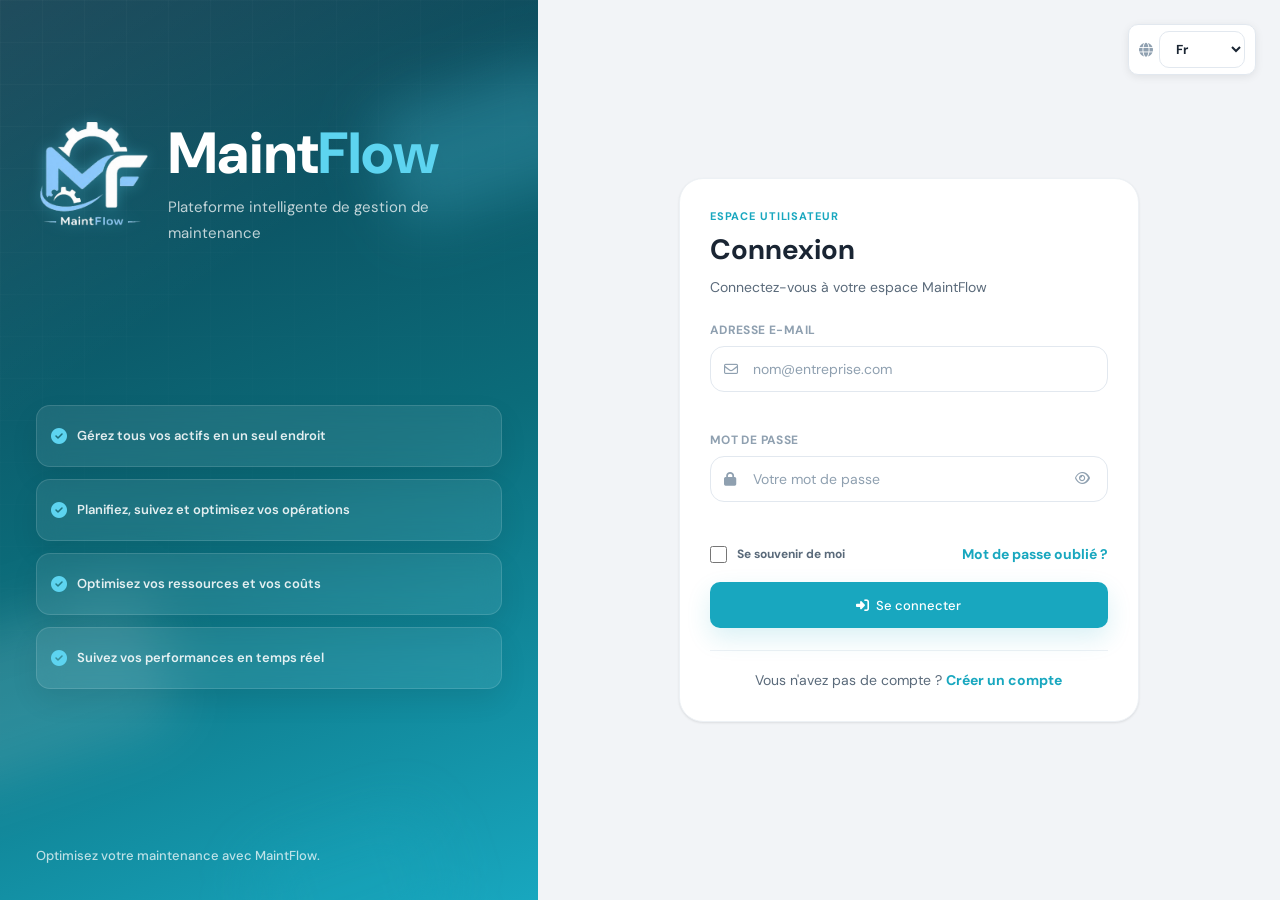
==== commit 4dba0b47: "10/06/2026" ====
--- a/login.html
+++ b/login.html
@@ -18,38 +18,45 @@
     <link rel="stylesheet" href="auth.css" />
   </head>
   <body class="auth-page">
+    <div class="auth-language-row lang-switcher-fixed" aria-label="Language selector">
+            <i class="fa-solid fa-globe" aria-hidden="true"></i>
+            <select id="authLanguageSelect" aria-label="Choisir la langue">
+              <option value="fr">Fr</option>
+              <option value="en">Eng</option>
+            </select>
+          </div>
     <main class="auth-layout" aria-label="Authentification MaintFlow">
       <aside class="auth-brand-panel" aria-label="Présentation MaintFlow">
         <div class="auth-blur-shape auth-blur-shape-one"></div>
         <div class="auth-blur-shape auth-blur-shape-two"></div>
         <div class="auth-blur-shape auth-blur-shape-three"></div>
 
-        <div class="auth-brand-content">
-          <a class="auth-logo" href="index.html" aria-label="MaintFlow accueil">
-            <img src="white.png" alt="Logo MaintFlow" />
-          </a>
-
-          <div class="auth-brand-copy">
-            <h1>Maint<span>Flow</span></h1>
-            <p>Plateforme intelligente de gestion de maintenance</p>
-          </div>
+       <div class="auth-brand-header">
+    <a class="auth-logo" href="index.html" aria-label="MaintFlow accueil">
+        <img src="white.png" alt="Logo MaintFlow" />
+    </a>
+    <div class="auth-brand-copy">
+        <h1>Maint<span>Flow</span></h1>
+        <p>Plateforme intelligente de gestion de maintenance</p>
+    </div>
+</div>
 
           <div class="auth-feature-grid" aria-label="Fonctionnalités MaintFlow">
             <div class="auth-feature-card">
               <i class="fa-solid fa-circle-check" aria-hidden="true"></i>
-              <span>Gestion des équipements</span>
+              <span>Gérez tous vos actifs en un seul endroit</span>
             </div>
             <div class="auth-feature-card">
               <i class="fa-solid fa-circle-check" aria-hidden="true"></i>
-              <span>Maintenance préventive</span>
+              <span>Planifiez, suivez et optimisez vos opérations</span>
             </div>
             <div class="auth-feature-card">
               <i class="fa-solid fa-circle-check" aria-hidden="true"></i>
-              <span>Gestion des stocks</span>
+              <span>Optimisez vos ressources et vos coûts</span>
             </div>
             <div class="auth-feature-card">
               <i class="fa-solid fa-circle-check" aria-hidden="true"></i>
-              <span>Analyse des performances</span>
+              <span>Suivez vos performances en temps réel</span>
             </div>
           </div>
         </div>
@@ -59,6 +66,7 @@
 
       <section class="auth-form-panel">
         <div class="auth-card" data-auth-card>
+
           <div class="auth-card-head">
             <div class="auth-kicker">Espace utilisateur</div>
             <h2>Connexion</h2>
--- a/style.css
+++ b/style.css
@@ -20,7 +20,7 @@
   --sidebar-hover: rgba(255, 255, 255, 0.07);
   --sidebar-active-bg: rgba(255, 255, 255, 0.12);
   --topbar-bg: #ffffff;
-  --body-bg: #f3f6f8;
+  --body-bg: #f2f4f7;
   --card-bg: #ffffff;
   --text-primary: #1a2533;
   --text-secondary: #5a6a7a;
@@ -3577,6 +3577,379 @@
   flex-direction: column;
   gap: 22px;
 }
+
+.dashboard-kpi-grid {
+  display: grid;
+  grid-template-columns: repeat(3, minmax(0, 1fr));
+  gap: 16px;
+}
+
+.dashboard-kpi-card {
+  position: relative;
+  overflow: hidden;
+}
+
+.dashboard-kpi-card::before {
+  content: "";
+  position: absolute;
+  inset: 0 auto 0 0;
+  width: 3px;
+  background: var(--brand);
+}
+
+.dashboard-kpi-card.success::before {
+  background: var(--success);
+}
+
+.dashboard-kpi-card.warning::before {
+  background: var(--warning);
+}
+
+.dashboard-kpi-card.danger::before {
+  background: var(--danger);
+}
+
+.kpi-icon.info {
+  background: var(--info-bg);
+  color: var(--info);
+}
+
+.kpi-icon.success {
+  background: var(--success-bg);
+  color: var(--success);
+}
+
+.kpi-icon.warning {
+  background: var(--warning-bg);
+  color: var(--warning);
+}
+
+.kpi-icon.danger {
+  background: var(--danger-bg);
+  color: var(--danger);
+}
+
+.dashboard-grid {
+  display: grid;
+  gap: 16px;
+}
+
+.dashboard-grid-2 {
+  grid-template-columns: repeat(2, minmax(0, 1fr));
+}
+
+.dashboard-grid-3 {
+  grid-template-columns: repeat(3, minmax(0, 1fr));
+}
+
+.dashboard-chart-card,
+.dashboard-pie-card {
+  min-width: 0;
+}
+
+.dashboard-stacked-chart {
+  min-height: 230px;
+  padding: 22px 22px 14px;
+  display: grid;
+  grid-template-columns: repeat(6, minmax(0, 1fr));
+  gap: 14px;
+  align-items: end;
+}
+
+.stacked-month {
+  display: flex;
+  flex-direction: column;
+  align-items: center;
+  gap: 7px;
+  min-width: 0;
+}
+
+.stacked-bar {
+  width: 36px;
+  min-height: 6px;
+  display: flex;
+  flex-direction: column-reverse;
+  overflow: hidden;
+  border-radius: 8px 8px 3px 3px;
+  background: var(--border-light);
+}
+
+.stacked-segment {
+  width: 100%;
+  display: block;
+}
+
+.stacked-segment.corrective {
+  background: var(--danger);
+}
+
+.stacked-segment.preventive {
+  background: var(--success);
+}
+
+.stacked-segment.regulatory {
+  background: var(--brand);
+}
+
+.stacked-month strong {
+  font-size: 12px;
+  color: var(--text-primary);
+}
+
+.stacked-month span {
+  font-size: 11px;
+  color: var(--text-muted);
+}
+
+.dashboard-chart-legend {
+  display: flex;
+  flex-wrap: wrap;
+  gap: 12px;
+  padding: 0 20px 18px;
+  color: var(--text-muted);
+  font-size: 12px;
+}
+
+.dashboard-chart-legend span {
+  display: inline-flex;
+  align-items: center;
+  gap: 6px;
+}
+
+.legend-dot.danger {
+  background: var(--danger);
+}
+
+.legend-dot.success {
+  background: var(--success);
+}
+
+.legend-dot.info {
+  background: var(--brand);
+}
+
+.dashboard-zone-list {
+  display: flex;
+  flex-direction: column;
+  gap: 16px;
+}
+
+.dashboard-zone-row small {
+  display: block;
+  margin-top: 5px;
+  color: var(--text-muted);
+  font-size: 11.5px;
+}
+
+.dashboard-pie-wrap {
+  min-height: 210px;
+}
+
+.dashboard-pie {
+  width: 132px;
+  height: 132px;
+  border-radius: 50%;
+  background: var(--border-light);
+  box-shadow: inset 0 0 0 20px #fff;
+  flex-shrink: 0;
+}
+
+.mono-ref {
+  font-family: "DM Mono", monospace;
+  font-size: 12px;
+  color: var(--text-muted);
+}
+
+.dashboard-alert-list {
+  max-height: 332px;
+  overflow-y: auto;
+}
+
+.dashboard-week-bars {
+  display: grid;
+  grid-template-columns: repeat(5, minmax(0, 1fr));
+  gap: 10px;
+  margin-bottom: 18px;
+  text-align: center;
+}
+
+.dashboard-week-day {
+  display: flex;
+  flex-direction: column;
+  align-items: center;
+  gap: 5px;
+  min-width: 0;
+}
+
+.dashboard-week-track {
+  height: 104px;
+  width: 100%;
+  display: flex;
+  align-items: flex-end;
+  justify-content: center;
+  border-radius: 12px;
+  background: var(--body-bg);
+  padding: 8px;
+}
+
+.dashboard-week-track span {
+  width: min(34px, 72%);
+  border-radius: 8px 8px 3px 3px;
+  background: var(--brand);
+  min-height: 8px;
+}
+
+.dashboard-week-day strong {
+  color: var(--text-primary);
+  font-size: 13px;
+}
+
+.dashboard-week-day small {
+  color: var(--text-muted);
+  font-size: 11px;
+}
+
+.dashboard-next-list {
+  border-top: 1px solid var(--border-light);
+  padding-top: 16px;
+  display: flex;
+  flex-direction: column;
+  gap: 10px;
+}
+
+.dashboard-next-item {
+  display: flex;
+  align-items: center;
+  gap: 12px;
+  padding: 10px 12px;
+  background: var(--body-bg);
+  border-radius: var(--radius-md);
+}
+
+.dashboard-next-item > i {
+  width: 4px;
+  height: 38px;
+  border-radius: 999px;
+  flex-shrink: 0;
+}
+
+.dashboard-next-item div {
+  flex: 1;
+  min-width: 0;
+}
+
+.dashboard-next-item strong,
+.dashboard-next-item span {
+  display: block;
+}
+
+.dashboard-next-item strong {
+  font-size: 13px;
+  color: var(--text-primary);
+}
+
+.dashboard-next-item div span {
+  margin-top: 2px;
+  color: var(--text-muted);
+  font-size: 11.5px;
+}
+
+.tl-dot.brand,
+.tl-dot.info {
+  background: var(--brand);
+  color: #fff;
+}
+
+.tl-dot.success {
+  background: var(--success);
+  color: #fff;
+}
+
+.tl-dot.warning {
+  background: var(--warning);
+  color: #fff;
+}
+
+.tl-dot.danger {
+  background: var(--danger);
+  color: #fff;
+}
+
+.dashboard-business-grid {
+  display: grid;
+  grid-template-columns: repeat(4, minmax(0, 1fr));
+  gap: 16px;
+}
+
+.dashboard-business-card {
+  background: var(--card-bg);
+}
+
+.dashboard-business-card small {
+  margin-top: 6px;
+  color: var(--text-muted);
+  font-size: 12px;
+}
+
+.dashboard-budget-chart {
+  min-height: 210px;
+  padding: 22px 22px 14px;
+  display: grid;
+  grid-template-columns: repeat(6, minmax(0, 1fr));
+  gap: 12px;
+  align-items: end;
+}
+
+.budget-month {
+  min-width: 0;
+  display: flex;
+  flex-direction: column;
+  align-items: center;
+  gap: 7px;
+  text-align: center;
+}
+
+.budget-bars {
+  height: 122px;
+  display: flex;
+  align-items: flex-end;
+  justify-content: center;
+  gap: 4px;
+}
+
+.budget-bars span {
+  width: 13px;
+  min-height: 4px;
+  border-radius: 6px 6px 2px 2px;
+}
+
+.budget-bars .allocated {
+  background: var(--brand-light);
+}
+
+.budget-bars .engaged {
+  background: var(--success);
+}
+
+.budget-month strong {
+  max-width: 100%;
+  color: var(--text-primary);
+  font-size: 11px;
+  white-space: nowrap;
+}
+
+.budget-month small {
+  color: var(--text-muted);
+  font-size: 11px;
+}
+
+.dashboard-empty {
+  padding: 18px;
+  color: var(--text-muted);
+  text-align: center;
+  font-size: 13px;
+  line-height: 1.5;
+}
 .blank-card {
   width: min(100%, 540px);
   min-height: 260px;
@@ -4633,6 +5006,13 @@
   margin-top: 18px;
 }
 @media (max-width: 980px) {
+  .dashboard-kpi-grid,
+  .dashboard-grid-3,
+  .dashboard-grid-2,
+  .dashboard-business-grid {
+    grid-template-columns: repeat(2, minmax(0, 1fr));
+  }
+
   .supplier-kpi-grid,
   .supplier-form-grid {
     grid-template-columns: 1fr;
@@ -4666,6 +5046,36 @@
 }
 
 @media (max-width: 640px) {
+  .dashboard-kpi-grid,
+  .dashboard-grid-3,
+  .dashboard-grid-2,
+  .dashboard-business-grid {
+    grid-template-columns: 1fr;
+  }
+
+  .dashboard-stacked-chart,
+  .dashboard-budget-chart {
+    gap: 8px;
+    padding-inline: 14px;
+  }
+
+  .stacked-bar {
+    width: 26px;
+  }
+
+  .donut-wrap.dashboard-pie-wrap {
+    flex-direction: column;
+    align-items: flex-start;
+  }
+
+  .dashboard-week-bars {
+    gap: 6px;
+  }
+
+  .dashboard-next-item {
+    align-items: flex-start;
+  }
+
   .stock-inventory-details-grid {
     grid-template-columns: 1fr;
   }
@@ -4984,4 +5394,4 @@
 .btn-success i,
 .btn-danger i {
   margin-right: 0.5rem;
-}+}
--- a/auth.css
+++ b/auth.css
@@ -22,7 +22,12 @@
   color: #fff;
   background:
     linear-gradient(145deg, rgba(255, 255, 255, 0.08), transparent 34%),
-    linear-gradient(160deg, var(--sidebar-bg) 0%, var(--brand-deeper) 54%, var(--brand) 100%);
+    linear-gradient(
+      160deg,
+      var(--sidebar-bg) 0%,
+      var(--brand-deeper) 54%,
+      var(--brand) 100%
+    );
   display: flex;
   flex-direction: column;
   justify-content: space-between;
@@ -76,8 +81,10 @@
 .auth-brand-content {
   display: flex;
   flex-direction: column;
-  gap: 28px;
+  gap: 20px;
   animation: authSlideIn 0.55s ease both;
+  align-items: center;
+  text-align: center;
 }
 
 .auth-logo {
@@ -87,9 +94,6 @@
   align-items: center;
   justify-content: center;
   border-radius: 22px;
-  background: rgba(255, 255, 255, 0.08);
-  border: 1px solid rgba(255, 255, 255, 0.12);
-  box-shadow: 0 22px 44px rgba(0, 0, 0, 0.12);
   text-decoration: none;
   transition:
     transform var(--transition),
@@ -99,13 +103,12 @@
 
 .auth-logo:hover {
   transform: translateY(-2px);
-  background: rgba(255, 255, 255, 0.12);
   border-color: rgba(255, 255, 255, 0.2);
 }
 
 .auth-logo img {
-  width: 92px;
-  height: 92px;
+  width: 200px;
+  height: 200px;
   object-fit: contain;
   filter: drop-shadow(0 0 7px rgba(93, 212, 240, 0.35));
 }
@@ -132,9 +135,11 @@
 
 .auth-feature-grid {
   display: grid;
-  grid-template-columns: repeat(2, minmax(0, 1fr));
+  grid-template-columns: 1fr;
   gap: 12px;
-  max-width: 500px;
+  max-width: 700px; /* ← AJOUTE cette ligne */
+  margin-inline: auto; /* ← AJOUTE cette ligne */
+  width: 100%;
 }
 
 .auth-feature-card {
@@ -208,6 +213,37 @@
 
 .auth-card-head {
   margin-bottom: 24px;
+}
+
+.auth-language-row {
+  display: flex;
+  justify-content: flex-end;
+  align-items: center;
+  gap: 8px;
+  margin-bottom: 18px;
+  color: var(--text-muted);
+}
+
+.auth-language-row select {
+  min-width: 86px;
+  border: 1px solid var(--border);
+  border-radius: var(--radius-md);
+  background: #fff;
+  color: var(--text-primary);
+  font-family: "DM Sans", sans-serif;
+  font-size: 13px;
+  font-weight: 700;
+  padding: 8px 12px;
+  outline: none;
+  cursor: pointer;
+  transition:
+    border-color var(--transition),
+    box-shadow var(--transition);
+}
+
+.auth-language-row select:focus {
+  border-color: var(--brand);
+  box-shadow: 0 0 0 3px rgba(var(--brand-rgb), 0.12);
 }
 
 .auth-kicker {
@@ -687,3 +723,26 @@
     min-height: 54px;
   }
 }
+
+.auth-brand-header {
+  margin-top: 90px;
+  display: flex;
+  flex-direction: row;
+  align-items: center;
+  gap: 20px;
+}
+
+.lang-switcher-fixed {
+  position: fixed; /* ← toujours visible, hors du flow */
+  top: 24px;
+  right: 24px;
+  z-index: 1000; /* ← au-dessus de tout */
+  display: flex;
+  align-items: center;
+  gap: 6px;
+  background: #fff;
+  border: 1px solid var(--border);
+  border-radius: var(--radius-md);
+  padding: 6px 10px;
+  box-shadow: 0 2px 8px rgba(0, 0, 0, 0.08);
+}
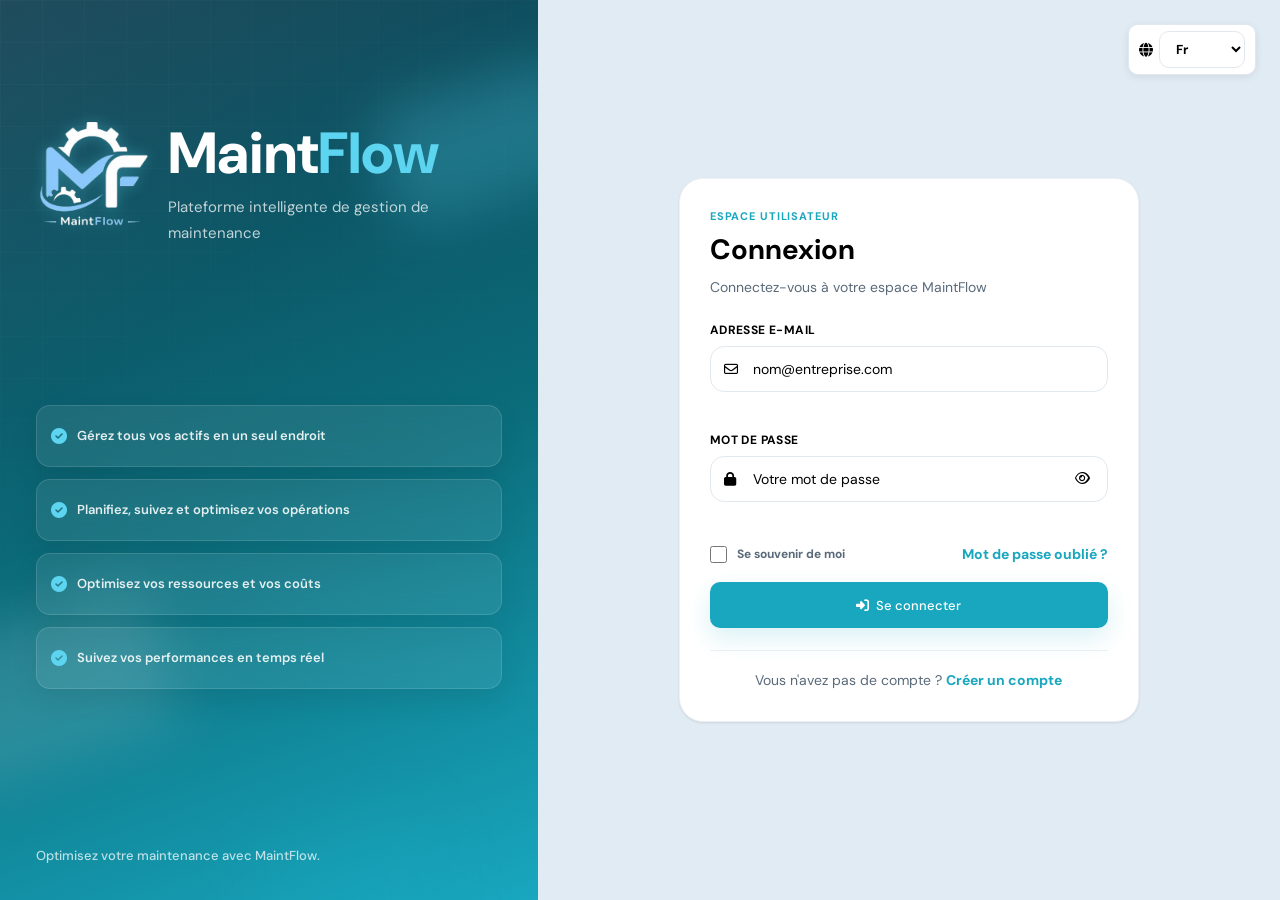
==== commit 9c4cdce6: "ok" ====
--- a/login.html
+++ b/login.html
@@ -14,6 +14,8 @@
       rel="stylesheet"
       href="https://cdnjs.cloudflare.com/ajax/libs/font-awesome/6.5.1/css/all.min.css"
     />
+    <style>
+</style>
     <link rel="stylesheet" href="style.css" />
     <link rel="stylesheet" href="auth.css" />
   </head>
@@ -32,7 +34,7 @@
         <div class="auth-blur-shape auth-blur-shape-three"></div>
 
        <div class="auth-brand-header">
-    <a class="auth-logo" href="index.html" aria-label="MaintFlow accueil">
+    <a class="auth-logo" href="login.html" aria-label="MaintFlow accueil">
         <img src="white.png" alt="Logo MaintFlow" />
     </a>
     <div class="auth-brand-copy">
@@ -64,8 +66,8 @@
         <p class="auth-brand-footer">Optimisez votre maintenance avec MaintFlow.</p>
       </aside>
 
-      <section class="auth-form-panel">
-        <div class="auth-card" data-auth-card>
+      <section  class="auth-form-panel">
+        <div style="background-color:#fff;" class="auth-card" data-auth-card>
 
           <div class="auth-card-head">
             <div class="auth-kicker">Espace utilisateur</div>
@@ -73,10 +75,10 @@
             <p>Connectez-vous à votre espace MaintFlow</p>
           </div>
 
-          <form class="auth-form" id="loginForm" novalidate>
+          <form   class="auth-form" id="loginForm" novalidate>
             <div class="auth-field" data-field>
               <label for="loginEmail">Adresse e-mail</label>
-              <div class="auth-input-wrap">
+              <div  class="auth-input-wrap">
                 <i class="fa-regular fa-envelope" aria-hidden="true"></i>
                 <input
                   id="loginEmail"
@@ -142,6 +144,7 @@
       </section>
     </main>
 
+    <script src="auth-core.js"></script>
     <script src="auth.js"></script>
   </body>
 </html>
--- a/style.css
+++ b/style.css
@@ -20,11 +20,11 @@
   --sidebar-hover: rgba(255, 255, 255, 0.07);
   --sidebar-active-bg: rgba(255, 255, 255, 0.12);
   --topbar-bg: #ffffff;
-  --body-bg: #f2f4f7;
-  --card-bg: #ffffff;
-  --text-primary: #1a2533;
+  --body-bg: #e1ebf4;
+  --card-bg: #e1ebf4;
+  --text-primary: #000000;
   --text-secondary: #5a6a7a;
-  --text-muted: #8fa0b0;
+  --text-muted: #000000;
   --border: #e2e8ef;
   --border-light: #edf1f5;
   --success: #16a34a;
@@ -250,6 +250,11 @@
 }
 .nav-item.active i {
   opacity: 1;
+}
+
+.nav-item.is-hidden,
+.nav-section-label.is-hidden {
+  display: none !important;
 }
 
 .nav-label {
@@ -1183,6 +1188,45 @@
   flex-shrink: 0;
 }
 
+.admin-pending-section {
+  margin-top: 4px;
+}
+
+.admin-pending-table-wrap {
+  margin-top: 4px;
+}
+
+.admin-pending-table td,
+.admin-pending-table th {
+  vertical-align: middle;
+}
+
+.admin-pending-actions {
+  display: flex;
+  flex-wrap: wrap;
+  gap: 8px;
+}
+
+.admin-pending-actions .btn-sm {
+  min-height: 34px;
+  padding: 6px 10px;
+  font-size: 12px;
+}
+
+.admin-pending-actions .btn-sm span {
+  display: inline;
+}
+
+.admin-approve-user-form .field-group {
+  margin-top: 8px;
+}
+
+.admin-approve-user-copy {
+  margin-bottom: 12px;
+  color: var(--text-muted);
+  line-height: 1.55;
+}
+
 .admin-role-grid,
 .admin-settings-columns {
   display: grid;
@@ -1908,6 +1952,23 @@
 
 .stock-tabs {
   margin-bottom: 2px;
+}
+
+.stock-filter-grid {
+  display: grid;
+  grid-template-columns: repeat(4, minmax(0, 1fr));
+  gap: 10px;
+}
+
+.stock-filter-grid .field-group label {
+  font-size: 11px;
+}
+
+.stock-filter-grid .field-group input,
+.stock-filter-grid .field-group select {
+  padding: 7px 10px;
+  font-size: 13px;
+  border-radius: 10px;
 }
 
 .stock-layout {
@@ -2276,10 +2337,10 @@
 .org-modal-panel {
   width: min(980px, 100%);
   max-height: min(88vh, 920px);
-  overflow: auto;
+  overflow-y: auto;
   scrollbar-width: none;
   -ms-overflow-style: none;
-  background: linear-gradient(180deg, #ffffff, #f8fbfd);
+  background: #f2f4f5;
   border: 1px solid rgba(255, 255, 255, 0.75);
   border-radius: 26px;
   box-shadow: 0 24px 60px rgba(15, 23, 42, 0.28);
@@ -3647,6 +3708,18 @@
   min-width: 0;
 }
 
+.dashboard-pie-card .card-head {
+  background-color: #54aac057;
+}
+
+.dashboard-chart-card .card-head {
+  background-color: #54aac057;
+}
+
+.dashboard-grid-2 .card-head {
+  background-color: #54aac057;
+}
+
 .dashboard-stacked-chart {
   min-height: 230px;
   padding: 22px 22px 14px;
@@ -3882,7 +3955,7 @@
 }
 
 .dashboard-business-card {
-  background: var(--card-bg);
+  background: white;
 }
 
 .dashboard-business-card small {
@@ -5395,3 +5468,910 @@
 .btn-danger i {
   margin-right: 0.5rem;
 }
+
+/* ── Wizard équipement ─────────────────────────────────── */
+.equipment-form-wizard .eq-wizard-progress {
+  padding: 16px 20px 12px;
+}
+
+.eq-wizard-steps {
+  display: flex;
+  align-items: center;
+  gap: 0;
+  margin-bottom: 10px;
+  overflow-x: auto;
+  padding: 4px 0;
+  scrollbar-width: none;
+  -ms-overflow-style: none;
+}
+
+.eq-wizard-steps::-webkit-scrollbar {
+  display: none;
+  width: 0;
+  height: 0;
+}
+
+.eq-wizard-step {
+  display: flex;
+  flex-direction: column;
+  align-items: center;
+  gap: 5px;
+  min-width: 90px;
+  cursor: default;
+  transition: all 180ms;
+}
+
+/* Bulle numérotée — état par défaut */
+.eq-wizard-step-bubble {
+  width: 32px;
+  height: 32px;
+  border-radius: 50%;
+  background: var(--color-surface-offset, #f3f0ec);
+  border: 2px solid var(--color-border, #d4d1ca);
+  color: var(--color-text-muted, #7a7974);
+  font-size: 13px;
+  font-weight: 700;
+  display: flex;
+  align-items: center;
+  justify-content: center;
+  transition: all 200ms cubic-bezier(0.16, 1, 0.3, 1);
+}
+
+/* Étape ACTIVE — bulle bleue/teal remplie */
+.eq-wizard-step.active .eq-wizard-step-bubble {
+  background: var(--color-primary, #01696f);
+  border-color: var(--color-primary, #01696f);
+  color: #ffffff;
+  box-shadow: 0 0 0 4px oklch(from var(--color-primary, #01696f) l c h / 0.15);
+  transform: scale(1.1);
+}
+
+/* Étape DONE (passée) — bulle verte avec coche */
+.eq-wizard-step.done .eq-wizard-step-bubble {
+  background: var(--color-success, #437a22);
+  border-color: var(--color-success, #437a22);
+  color: #ffffff;
+}
+
+/* Remplace le chiffre par une coche pour les étapes done */
+.eq-wizard-step.done .eq-wizard-step-bubble::before {
+  content: "✓";
+  font-size: 14px;
+  font-weight: 800;
+}
+/* Masquer le texte du chiffre quand done (via JS — voir 2b) */
+
+/* Label sous la bulle — défaut */
+.eq-wizard-step-label {
+  font-size: 11px;
+  color: var(--color-text-muted, #7a7974);
+  text-align: center;
+  white-space: nowrap;
+  transition:
+    color 180ms,
+    font-weight 180ms;
+}
+
+/* Label étape active */
+.eq-wizard-step.active .eq-wizard-step-label {
+  color: var(--color-primary, #01696f);
+  font-weight: 700;
+}
+
+/* Label étape done */
+.eq-wizard-step.done .eq-wizard-step-label {
+  color: var(--color-success, #437a22);
+  font-weight: 500;
+}
+
+/* Ligne de connexion entre étapes */
+.eq-wizard-step-line {
+  flex: 1;
+  height: 2px;
+  background: var(--color-border, #d4d1ca);
+  margin-bottom: 18px;
+  min-width: 12px;
+  transition: background 300ms;
+}
+
+/* Ligne colorée si l'étape précédente est done */
+.eq-wizard-step.done + .eq-wizard-step-line {
+  background: var(--color-success, #437a22);
+}
+
+.eq-wizard-step-title {
+  font-size: 13px;
+  color: var(--color-text-muted);
+  font-weight: 500;
+}
+
+/* Panels */
+.eq-wizard-panels {
+  padding: 0;
+}
+
+.eq-wizard-panel {
+  display: none;
+}
+
+.eq-wizard-panel.active {
+  display: block;
+}
+
+/* Modal wizard : seul le contenu des champs défile, pas la fenêtre ni les boutons */
+.org-modal-panel:has(.equipment-form-wizard) {
+  display: flex;
+  flex-direction: column;
+  overflow: hidden;
+}
+
+.org-modal-panel:has(.equipment-form-wizard) .org-modal-head {
+  flex-shrink: 0;
+}
+
+.org-modal-panel:has(.equipment-form-wizard) .equipment-form-wizard {
+  display: flex;
+  flex-direction: column;
+  flex: 1;
+  min-height: 0;
+  overflow: hidden;
+}
+
+.org-modal-panel:has(.equipment-form-wizard) .eq-wizard-progress {
+  flex-shrink: 0;
+}
+
+.org-modal-panel:has(.equipment-form-wizard) .eq-wizard-panels {
+  flex: 1;
+  min-height: 0;
+  overflow: hidden;
+  display: flex;
+  flex-direction: column;
+}
+
+.org-modal-panel:has(.equipment-form-wizard) .eq-wizard-panel.active {
+  display: flex;
+  flex-direction: column;
+  flex: 1;
+  min-height: 0;
+}
+
+.org-modal-panel:has(.equipment-form-wizard)
+  .eq-wizard-panel.active
+  .equipment-section-card {
+  flex: 1;
+  min-height: 0;
+  overflow-y: auto;
+  overscroll-behavior: contain;
+  gap: 0;
+  padding: 0 18px 18px;
+  scrollbar-width: none;
+  -ms-overflow-style: none;
+}
+
+.org-modal-panel:has(.equipment-form-wizard)
+  .eq-wizard-panel.active
+  .equipment-section-card::-webkit-scrollbar {
+  display: none;
+  width: 0;
+  height: 0;
+}
+
+.org-modal-panel:has(.equipment-form-wizard)
+  .eq-wizard-panel.active
+  .equipment-section-head {
+  position: sticky;
+  top: 0;
+  z-index: 0;
+  background: #fff;
+  padding: 18px 0 14px;
+  margin: 0 0 12px;
+  border: none;
+  isolation: isolate;
+}
+
+.org-modal-panel:has(.equipment-form-wizard)
+  .eq-wizard-panel.active
+  .equipment-section-head::after {
+  content: "";
+  position: absolute;
+  left: 0;
+  right: 0;
+  bottom: -1px;
+  height: 12px;
+  background: linear-gradient(to bottom, #fff 0%, rgba(255, 255, 255, 0) 100%);
+  pointer-events: none;
+}
+
+/* Navigation */
+.eq-wizard-nav {
+  display: flex;
+  align-items: center;
+  justify-content: space-between;
+  padding: 12px 20px;
+}
+
+.org-modal-panel:has(.equipment-form-wizard) .eq-wizard-nav {
+  flex-shrink: 0;
+  padding-top: 12px;
+}
+
+.eq-wizard-nav-right {
+  display: flex;
+  gap: 8px;
+  align-items: center;
+}
+
+/* -- Slider D�tails �quipement ----------------------------------- */
+.eq-detail-slider {
+  margin-top: 0px;
+  display: flex;
+  overflow: hidden;
+  width: 100%;
+}
+.eq-detail-slide {
+  min-width: 100%;
+  transition: transform 0.4s cubic-bezier(0.25, 1, 0.5, 1);
+}
+.eq-detail-slider[data-active="1"] .eq-detail-slide {
+  transform: translateX(-100%);
+}
+
+/* === Plan details moderne === */
+.plan-details-wrapper {
+  display: flex;
+  flex-direction: column;
+  gap: 20px;
+  padding: 4px 0;
+}
+
+.plan-details-header {
+  padding-bottom: 16px;
+  border-bottom: 1px solid var(--color-border);
+}
+.plan-details-ref,
+.mf-details-ref {
+  display: flex;
+  gap: 8px;
+  margin-bottom: 2px;
+  flex-wrap: wrap;
+}
+.plan-details-badge {
+  font-size: var(--text-xs);
+  font-weight: 600;
+  padding: 3px 10px;
+  border-radius: var(--radius-full);
+  background: var(--color-surface-offset);
+  color: var(--color-text-muted);
+  text-transform: uppercase;
+  letter-spacing: 0.04em;
+}
+.badge-type-maint {
+  background: var(--color-primary-highlight);
+  color: var(--color-primary);
+}
+.plan-details-title {
+  font-size: var(--text-lg);
+  font-weight: 700;
+  color: var(--color-text);
+  margin-bottom: 10px;
+}
+.plan-details-meta {
+  display: flex;
+  flex-wrap: wrap;
+  gap: 16px;
+  font-size: var(--text-sm);
+  color: var(--color-text-muted);
+}
+.plan-details-meta i {
+  margin-right: 4px;
+}
+
+.plan-details-grid {
+  display: grid;
+  grid-template-columns: 1fr 1fr;
+  gap: 16px;
+}
+@media (max-width: 640px) {
+  .plan-details-grid {
+    grid-template-columns: 1fr;
+  }
+}
+
+.plan-details-section {
+  background: var(--color-surface);
+  border: 1px solid var(--color-border);
+  border-radius: var(--radius-md);
+  padding: 14px 16px;
+  display: flex;
+  flex-direction: column;
+  gap: 10px;
+}
+.plan-details-section-title {
+  font-size: var(--text-sm);
+  font-weight: 600;
+  color: var(--color-primary);
+  display: flex;
+  align-items: center;
+  gap: 8px;
+  padding-bottom: 8px;
+  border-bottom: 1px solid var(--color-border);
+}
+
+.plan-details-row,
+.mf-details-row {
+  display: flex;
+  justify-content: space-between;
+  align-items: baseline;
+  gap: 8px;
+  font-size: var(--text-sm);
+}
+.plan-details-label,
+.mf-details-label {
+  color: var(--color-text-muted);
+  flex-shrink: 0;
+}
+.plan-details-value,
+.mf-details-value {
+  font-weight: 600;
+  color: var(--color-text);
+  text-align: right;
+}
+
+.plan-details-block {
+  display: flex;
+  flex-direction: column;
+  gap: 10px;
+}
+.plan-details-block-title {
+  font-size: var(--text-sm);
+  font-weight: 700;
+  color: var(--color-text);
+  display: flex;
+  align-items: center;
+  gap: 8px;
+  padding-bottom: 6px;
+  border-bottom: 1px solid var(--color-border);
+}
+
+.plan-details-tasks {
+  padding-left: 20px;
+  display: flex;
+  flex-direction: column;
+  gap: 6px;
+}
+.plan-details-tasks li {
+  font-size: var(--text-sm);
+  color: var(--color-text);
+  line-height: 1.5;
+}
+
+.plan-details-tags {
+  display: flex;
+  flex-wrap: wrap;
+  gap: 8px;
+}
+.plan-tag {
+  font-size: var(--text-xs);
+  padding: 4px 12px;
+  border-radius: var(--radius-full);
+  font-weight: 500;
+}
+.plan-tag-article {
+  background: var(--color-success-highlight);
+  color: var(--color-success);
+}
+.plan-tag-safety {
+  background: var(--color-warning-highlight);
+  color: var(--color-warning);
+}
+.plan-tag-doc {
+  background: var(--color-blue-highlight);
+  color: var(--color-blue);
+}
+.plan-details-empty,
+.mf-details-empty {
+  font-size: var(--text-sm);
+  color: var(--color-text-faint);
+  font-style: italic;
+}
+
+/* ============================================================
+   PLAN DE MAINTENANCE — FENÊTRE DÉTAILS
+   Compatibilité thème MaintFlow (brand teal, DM Sans)
+   ============================================================ */
+
+/* Shell global */
+.plan-details-shell,
+.mf-details-shell {
+  display: flex;
+  flex-direction: column;
+  gap: 18px;
+}
+
+/* ---- HERO ---- */
+.plan-details-hero,
+.mf-details-hero {
+  display: flex;
+  align-items: flex-start;
+  justify-content: space-between;
+  gap: 16px;
+  padding: 12px 16px;
+  border-radius: 18px;
+  background: linear-gradient(
+    135deg,
+    rgba(var(--brand-rgb), 0.08),
+    rgba(255, 255, 255, 0.96)
+  );
+  border: 1px solid rgba(var(--brand-rgb), 0.14);
+  flex-wrap: wrap;
+}
+
+.plan-details-hero-left,
+.mf-details-hero-left {
+  display: flex;
+  flex-direction: column;
+  gap: 6px;
+  min-width: 0;
+}
+
+.plan-details-ref,
+.mf-details-ref {
+  display: inline-flex;
+  align-items: center;
+  padding: 3px 10px;
+  border-radius: 999px;
+  background: var(--brand-pale);
+  color: var(--brand-dark);
+  font-size: 11px;
+  font-weight: 700;
+  letter-spacing: 0.8px;
+  text-transform: uppercase;
+  width: fit-content;
+}
+
+.plan-details-title,
+.mf-details-title {
+  font-size: 22px;
+  font-weight: 800;
+  color: var(--text-primary);
+  letter-spacing: -0.3px;
+  line-height: 1.2;
+  margin: 2px 0 4px 0;
+}
+
+.plan-details-hero-badges,
+.mf-details-hero-badges {
+  display: flex;
+  flex-wrap: wrap;
+  gap: 8px;
+  margin-top: 4px;
+}
+
+.plan-details-hero-actions,
+.mf-details-hero-actions {
+  display: flex;
+  gap: 10px;
+  flex-shrink: 0;
+  align-items: flex-start;
+  flex-wrap: wrap;
+}
+
+/* ---- GRILLE 2 COLONNES ---- */
+.plan-details-grid,
+.mf-details-grid {
+  display: grid;
+  grid-template-columns: 1fr;
+  gap: 16px;
+  align-items: start;
+}
+
+.plan-details-col,
+.mf-details-col {
+  display: flex;
+  flex-direction: column;
+  gap: 14px;
+}
+
+/* ---- CARTES ---- */
+.plan-details-card,
+.mf-details-card {
+  background: #ffffff;
+  border: 1px solid var(--border-light);
+  border-radius: 16px;
+  overflow: hidden;
+  box-shadow: var(--shadow-sm);
+}
+
+.plan-details-card-header,
+.mf-details-card-header {
+  display: flex;
+  align-items: center;
+  gap: 8px;
+  padding: 12px 16px;
+  background: linear-gradient(180deg, #f8fbfd, #f2f8fb);
+  border-bottom: 1px solid var(--border-light);
+  font-size: 12px;
+  font-weight: 700;
+  letter-spacing: 0.5px;
+  text-transform: uppercase;
+  color: var(--brand-dark);
+}
+
+.plan-details-card-header i,
+.mf-details-card-header i {
+  font-size: 13px;
+  color: var(--brand);
+  flex-shrink: 0;
+}
+
+.plan-details-card-header span:first-of-type,
+.mf-details-card-header span:first-of-type {
+  flex: 1;
+}
+
+.plan-details-count,
+.mf-details-count {
+  display: inline-flex;
+  align-items: center;
+  justify-content: center;
+  min-width: 22px;
+  height: 22px;
+  padding: 0 6px;
+  border-radius: 999px;
+  background: rgba(var(--brand-rgb), 0.12);
+  color: var(--brand-dark);
+  font-size: 11px;
+  font-weight: 700;
+  letter-spacing: 0;
+  text-transform: none;
+}
+
+/* ---- LIGNES INFOS ---- */
+.plan-details-rows,
+.mf-details-rows {
+  display: flex;
+  flex-direction: column;
+}
+
+.plan-details-row,
+.mf-details-row {
+  display: flex;
+  align-items: baseline;
+  justify-content: space-between;
+  gap: 12px;
+  padding: 9px 16px;
+  border-bottom: 1px solid var(--border-light);
+}
+
+.plan-details-row:last-child,
+.mf-details-row:last-child {
+  border-bottom: none;
+}
+
+.plan-details-label,
+.mf-details-label {
+  font-size: 12px;
+  font-weight: 600;
+  color: var(--text-muted);
+  white-space: nowrap;
+  flex-shrink: 0;
+}
+
+.plan-details-value,
+.mf-details-value {
+  font-size: 13px;
+  font-weight: 700;
+  color: var(--text-primary);
+  text-align: right;
+  word-break: break-word;
+}
+
+.plan-details-value--accent,
+.mf-details-value--accent {
+  color: var(--brand);
+}
+
+/* ---- TÂCHES ---- */
+.plan-details-task-list,
+.mf-details-task-list {
+  list-style: none;
+  padding: 10px 14px;
+  margin: 0;
+  display: flex;
+  flex-direction: column;
+  gap: 8px;
+}
+
+.plan-details-task-item,
+.mf-details-task-item {
+  display: flex;
+  align-items: flex-start;
+  gap: 10px;
+  padding: 8px 10px;
+  border-radius: 10px;
+  background: var(--body-bg);
+  border: 1px solid var(--border-light);
+  font-size: 13px;
+  color: var(--text-primary);
+  line-height: 1.45;
+}
+
+.plan-details-task-num,
+.mf-details-task-num {
+  display: inline-flex;
+  align-items: center;
+  justify-content: center;
+  min-width: 22px;
+  height: 22px;
+  border-radius: 999px;
+  background: linear-gradient(180deg, var(--brand), var(--brand-dark));
+  color: #fff;
+  font-size: 11px;
+  font-weight: 800;
+  flex-shrink: 0;
+  margin-top: 1px;
+}
+
+.plan-details-task-text,
+.mf-details-task-text {
+  flex: 1;
+}
+
+/* ---- SÉCURITÉ ---- */
+.plan-details-safety-list,
+.mf-details-safety-list {
+  display: flex;
+  flex-wrap: wrap;
+  gap: 8px;
+  padding: 12px 14px;
+}
+
+.plan-details-safety-badge,
+.mf-details-safety-badge {
+  display: inline-flex;
+  align-items: center;
+  gap: 6px;
+  padding: 5px 12px;
+  border-radius: 999px;
+  background: var(--warning-bg);
+  color: var(--warning);
+  font-size: 12px;
+  font-weight: 600;
+  border: 1px solid rgba(217, 119, 6, 0.18);
+}
+
+.plan-details-safety-badge i,
+.mf-details-safety-badge i {
+  font-size: 11px;
+}
+
+/* ---- ARTICLES ---- */
+.plan-details-articles-list,
+.mf-details-articles-list {
+  display: flex;
+  flex-wrap: wrap;
+  gap: 8px;
+  padding: 12px 14px;
+}
+
+.plan-details-article-chip,
+.mf-details-article-chip {
+  display: inline-flex;
+  align-items: center;
+  gap: 6px;
+  padding: 5px 12px;
+  border-radius: 999px;
+  background: var(--info-bg);
+  color: var(--info);
+  font-size: 12px;
+  font-weight: 600;
+  border: 1px solid rgba(var(--brand-rgb), 0.16);
+}
+
+.plan-details-article-chip i,
+.mf-details-article-chip i {
+  font-size: 11px;
+}
+
+/* ---- ÉTAT VIDE ---- */
+.plan-details-empty,
+.mf-details-empty {
+  display: flex;
+  align-items: center;
+  gap: 8px;
+  padding: 14px 16px;
+  font-size: 13px;
+  color: var(--text-muted);
+}
+
+.plan-details-empty i,
+.mf-details-empty i {
+  color: var(--text-muted);
+  font-size: 14px;
+}
+
+/* ---- RESPONSIVE ---- */
+@media (max-width: 768px) {
+  .plan-details-grid,
+  .mf-details-grid {
+    grid-template-columns: 1fr;
+  }
+  .plan-details-hero,
+  .mf-details-hero {
+    flex-direction: column;
+  }
+  .plan-details-hero-actions,
+  .mf-details-hero-actions {
+    width: 100%;
+    justify-content: flex-end;
+  }
+  .plan-details-title,
+  .mf-details-title {
+    font-size: 18px;
+  }
+}
+
+/* Média intégré dans une carte détails */
+.mf-details-card-media {
+  padding: 12px 14px 0;
+}
+
+.mf-details-card-media .equipment-detail-image,
+.mf-details-card-media .equipment-detail-placeholder {
+  max-height: 220px;
+  border-radius: 12px;
+  overflow: hidden;
+}
+
+.mf-details-card-media .equipment-detail-image img {
+  width: 100%;
+  height: 220px;
+  object-fit: cover;
+}
+/* Grille 2 colonnes */
+.mf-detail-two-col {
+  display: grid;
+  grid-template-columns: 1fr 1fr;
+  gap: 16px;
+  align-items: stretch; /* ← les deux colonnes ont la même hauteur */
+}
+
+.mf-detail-col-left,
+.mf-detail-col-right {
+  display: flex;
+  flex-direction: column;
+}
+
+/* Photo : prend toute la hauteur de la colonne gauche */
+.mf-detail-photo-block {
+  width: 100%;
+  height: 100%; /* ← s'étire pour matcher la colonne droite */
+  min-height: 180px;
+  border-radius: var(--radius-lg, 10px);
+  overflow: hidden;
+  background: var(--color-surface-offset, #f0f0f0);
+  display: flex;
+  align-items: center;
+  justify-content: center;
+}
+
+.mf-detail-photo-img {
+  width: 100%;
+  height: 100%;
+  object-fit: cover; /* ← couvre tout sans déformer */
+  display: block;
+}
+
+/* Placeholder quand pas de photo */
+.mf-detail-photo-empty {
+  display: flex;
+  flex-direction: column;
+  align-items: center;
+  justify-content: center;
+  gap: 10px;
+  color: var(--color-text-faint, #aaa);
+  height: 100%;
+  width: 100%;
+  padding: 24px;
+}
+
+.mf-detail-photo-empty i {
+  font-size: 2.5rem;
+}
+
+.mf-detail-photo-empty span {
+  font-size: 0.85rem;
+}
+
+/* Responsive mobile */
+@media (max-width: 700px) {
+  .mf-detail-two-col {
+    grid-template-columns: 1fr;
+  }
+  .mf-detail-photo-block {
+    min-height: 200px;
+    height: 200px;
+  }
+}
+.stock-detail-grid {
+  display: grid;
+  grid-template-columns: 1fr 1fr;
+  gap: 16px;
+  align-items: start;
+  margin-bottom: 16px;
+}
+@media (max-width: 768px) {
+  .stock-detail-grid {
+    grid-template-columns: 1fr;
+  }
+}
+.card-head {
+  background-color: #18a6bf97;
+}
+.card {
+  background-color: #ffffff;
+}
+.kpi-card {
+  background-color: white;
+}
+/* === FILTRE HISTORIQUE STOCK — GRID COMPACT === */
+.stock-filter-grid {
+  display: grid;
+  grid-template-columns: repeat(3, minmax(0, 1fr));
+  gap: 8px 12px;
+  align-items: end;
+}
+
+.stock-filter-grid .field-group {
+  margin-top: 0;
+  display: flex;
+  flex-direction: column;
+  gap: 3px;
+}
+
+.stock-filter-grid .field-group label {
+  font-size: 11px;
+  font-weight: 600;
+  color: var(--text-muted);
+  text-transform: uppercase;
+  letter-spacing: 0.04em;
+  margin-bottom: 0;
+}
+
+.stock-filter-grid .field-group select,
+.stock-filter-grid .field-group input[type="date"],
+.stock-filter-grid .field-group input[type="text"] {
+  font-size: 12px;
+  padding: 5px 8px;
+  height: 30px;
+  border-radius: 5px;
+  border: 1px solid var(--border);
+  background: var(--bg);
+  color: var(--text);
+  width: 100%;
+}
+
+.stock-filter-grid .field-group-wide {
+  grid-column: 1 / -1;
+}
+
+.stock-card .card-body:has(.stock-filter-grid) {
+  padding: 10px 14px 12px;
+}
+/* === HISTORIQUE STOCK — LAYOUT & HEADER === */
+.stock-history-layout {
+  display: flex;
+  flex-direction: column;
+  gap: 16px;
+}
+
+.stock-card .card-head {
+  padding-top: 7px;
+  padding-bottom: 7px;
+  min-height: unset;
+}
+
+.stock-card .card-title {
+  font-size: 13px;
+}
--- a/auth.css
+++ b/auth.css
@@ -746,3 +746,88 @@
   padding: 6px 10px;
   box-shadow: 0 2px 8px rgba(0, 0, 0, 0.08);
 }
+
+.auth-submit.is-loading {
+  opacity: 0.72;
+  pointer-events: none;
+}
+
+.auth-welcome-overlay {
+  position: fixed;
+  inset: 0;
+  z-index: 2000;
+  display: grid;
+  place-items: center;
+  padding: 24px;
+  background: rgba(15, 23, 42, 0.52);
+  backdrop-filter: blur(6px);
+}
+
+.auth-welcome-modal {
+  width: min(100%, 480px);
+  padding: 32px 28px 24px;
+  border-radius: 24px;
+  background: #fff;
+  box-shadow: 0 24px 60px rgba(15, 23, 42, 0.22);
+  text-align: center;
+}
+
+.auth-welcome-icon {
+  width: 64px;
+  height: 64px;
+  margin: 0 auto 16px;
+  border-radius: 18px;
+  display: grid;
+  place-items: center;
+  font-size: 28px;
+  color: var(--brand);
+  background: rgba(var(--brand-rgb), 0.12);
+}
+
+.auth-welcome-modal h2 {
+  margin: 0 0 10px;
+  font-size: 28px;
+  color: var(--text);
+}
+
+.auth-welcome-modal p {
+  margin: 0 0 14px;
+  color: var(--text-muted);
+  line-height: 1.55;
+}
+
+.auth-welcome-code {
+  display: inline-flex;
+  align-items: center;
+  justify-content: center;
+  min-width: 220px;
+  padding: 14px 20px;
+  margin: 4px 0 12px;
+  border-radius: 14px;
+  font-family: "DM Mono", monospace;
+  font-size: 24px;
+  font-weight: 700;
+  letter-spacing: 0.08em;
+  color: var(--brand-deeper);
+  background: rgba(var(--brand-rgb), 0.08);
+  border: 1px dashed rgba(var(--brand-rgb), 0.35);
+}
+
+.auth-welcome-hint {
+  font-size: 13px !important;
+}
+
+.auth-welcome-actions {
+  display: flex;
+  gap: 10px;
+  justify-content: center;
+  flex-wrap: wrap;
+  margin-top: 8px;
+}
+
+.auth-welcome-copy-status {
+  min-height: 20px;
+  margin: 12px 0 0;
+  font-size: 13px;
+  color: var(--brand);
+}
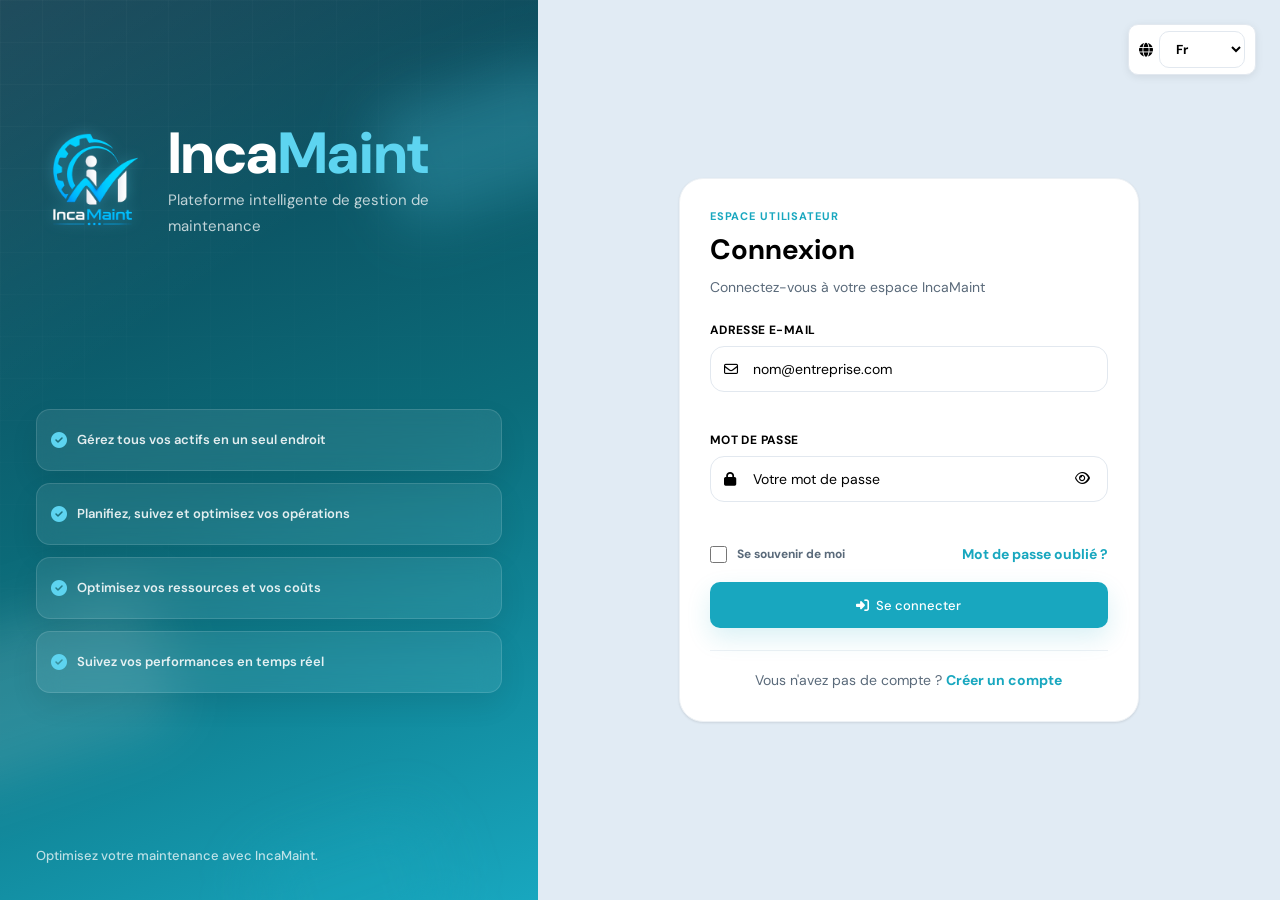
==== commit 7f11539a: "nom" ====
--- a/login.html
+++ b/login.html
@@ -35,10 +35,10 @@
 
        <div class="auth-brand-header">
     <a class="auth-logo" href="login.html" aria-label="MaintFlow accueil">
-        <img src="white.png" alt="Logo MaintFlow" />
+        <img src="inca.png" alt="Logo MaintFlow" />
     </a>
     <div class="auth-brand-copy">
-        <h1>Maint<span>Flow</span></h1>
+        <h1>Inca<span>Maint</span></h1>
         <p>Plateforme intelligente de gestion de maintenance</p>
     </div>
 </div>
@@ -63,7 +63,7 @@
           </div>
         </div>
 
-        <p class="auth-brand-footer">Optimisez votre maintenance avec MaintFlow.</p>
+        <p class="auth-brand-footer">Optimisez votre maintenance avec IncaMaint.</p>
       </aside>
 
       <section  class="auth-form-panel">
@@ -72,7 +72,7 @@
           <div class="auth-card-head">
             <div class="auth-kicker">Espace utilisateur</div>
             <h2>Connexion</h2>
-            <p>Connectez-vous à votre espace MaintFlow</p>
+            <p>Connectez-vous à votre espace IncaMaint</p>
           </div>
 
           <form   class="auth-form" id="loginForm" novalidate>
--- a/style.css
+++ b/style.css
@@ -40,7 +40,7 @@
   --radius-lg: 14px;
   --shadow-sm: 0 1px 3px rgba(0, 0, 0, 0.06), 0 1px 2px rgba(0, 0, 0, 0.04);
   --shadow-md: 0 4px 12px rgba(0, 0, 0, 0.07), 0 2px 6px rgba(0, 0, 0, 0.04);
-  --transition: 0.22s cubic-bezier(0.4, 0, 0.2, 1);
+  --transition: 0.5s cubic-bezier(0.4, 0, 0.2, 1);
   --sidebar-collapsed-w: 68px;
   --sidebar-expanded-w: 230px;
   --sidebar-w: var(--sidebar-collapsed-w);
@@ -73,7 +73,7 @@
   transition: width var(--transition);
   border-right: 1px solid rgba(255, 255, 255, 0.05);
 }
-.sidebar.expanded {
+.sidebar:hover {
   width: var(--sidebar-expanded-w);
 }
 
@@ -81,7 +81,7 @@
 .sidebar-logo {
   display: flex;
   align-items: center;
-  gap: 2px;
+  gap: 1px;
   padding-top: 10px;
   border-bottom: 1px solid rgba(255, 255, 255, 0.07);
   flex-shrink: 0;
@@ -93,10 +93,10 @@
   height: 70px;
   object-fit: contain;
   flex-shrink: 0;
-  filter: drop-shadow(0 0 5px rgba(93, 212, 240, 0.25));
 }
 .logo-text {
-  font-size: 28px;
+  padding-bottom: 6px;
+  font-size: 32px;
   font-weight: 800;
   color: #fff;
   letter-spacing: 0.2px;
@@ -110,7 +110,7 @@
 .logo-text span {
   color: #5dd4f0;
 }
-.sidebar.expanded .logo-text {
+.sidebar:hover .logo-text {
   opacity: 1;
   transform: translateX(0);
 }
@@ -146,13 +146,13 @@
   border-color: rgba(255, 255, 255, 0.14);
 }
 
-.sidebar.expanded .sidebar-arrow {
+.sidebar:hover .sidebar-arrow {
   left: calc(var(--sidebar-expanded-w) - 15px);
   border-radius: 999px 0 0 999px;
   background: var(--body-bg);
   color: var(--brand-dark);
 }
-.sidebar.expanded .sidebar-arrow:hover {
+.sidebar:hover .sidebar-arrow:hover {
   color: var(--brand);
 }
 
@@ -160,7 +160,7 @@
   transition: transform var(--transition);
   font-size: 16px;
 }
-.sidebar.expanded #arrowIcon {
+.sidebar:hover #arrowIcon {
   transform: rotate(180deg);
 }
 /* Nav */
@@ -188,7 +188,7 @@
     opacity var(--transition),
     height var(--transition);
 }
-.sidebar.expanded .nav-section-label {
+.sidebar:hover .nav-section-label {
   height: 30px;
   opacity: 1;
 }
@@ -274,7 +274,7 @@
   overflow: hidden;
   white-space: nowrap;
 }
-.sidebar.expanded .nav-label {
+.sidebar:hover .nav-label {
   opacity: 1;
   transform: translateX(0);
 }
@@ -290,7 +290,7 @@
   transition: opacity var(--transition);
   flex-shrink: 0;
 }
-.sidebar.expanded .nav-badge {
+.sidebar:hover .nav-badge {
   opacity: 1;
 }
 
@@ -330,7 +330,7 @@
   overflow: hidden;
   transition: margin-left var(--transition);
 }
-.sidebar.expanded ~ .main {
+.sidebar:hover ~ .main {
   margin-left: var(--sidebar-expanded-w);
 }
 
--- a/auth.css
+++ b/auth.css
@@ -119,6 +119,7 @@
   font-weight: 800;
   letter-spacing: 0;
   color: #fff;
+  margin-bottom: 0px;
 }
 
 .auth-brand-copy h1 span {
@@ -127,7 +128,8 @@
 
 .auth-brand-copy p {
   max-width: 420px;
-  margin-top: 14px;
+  margin-top: 7px;
+  margin-bottom: 15px;
   color: rgba(255, 255, 255, 0.74);
   font-size: 15px;
   line-height: 1.7;
